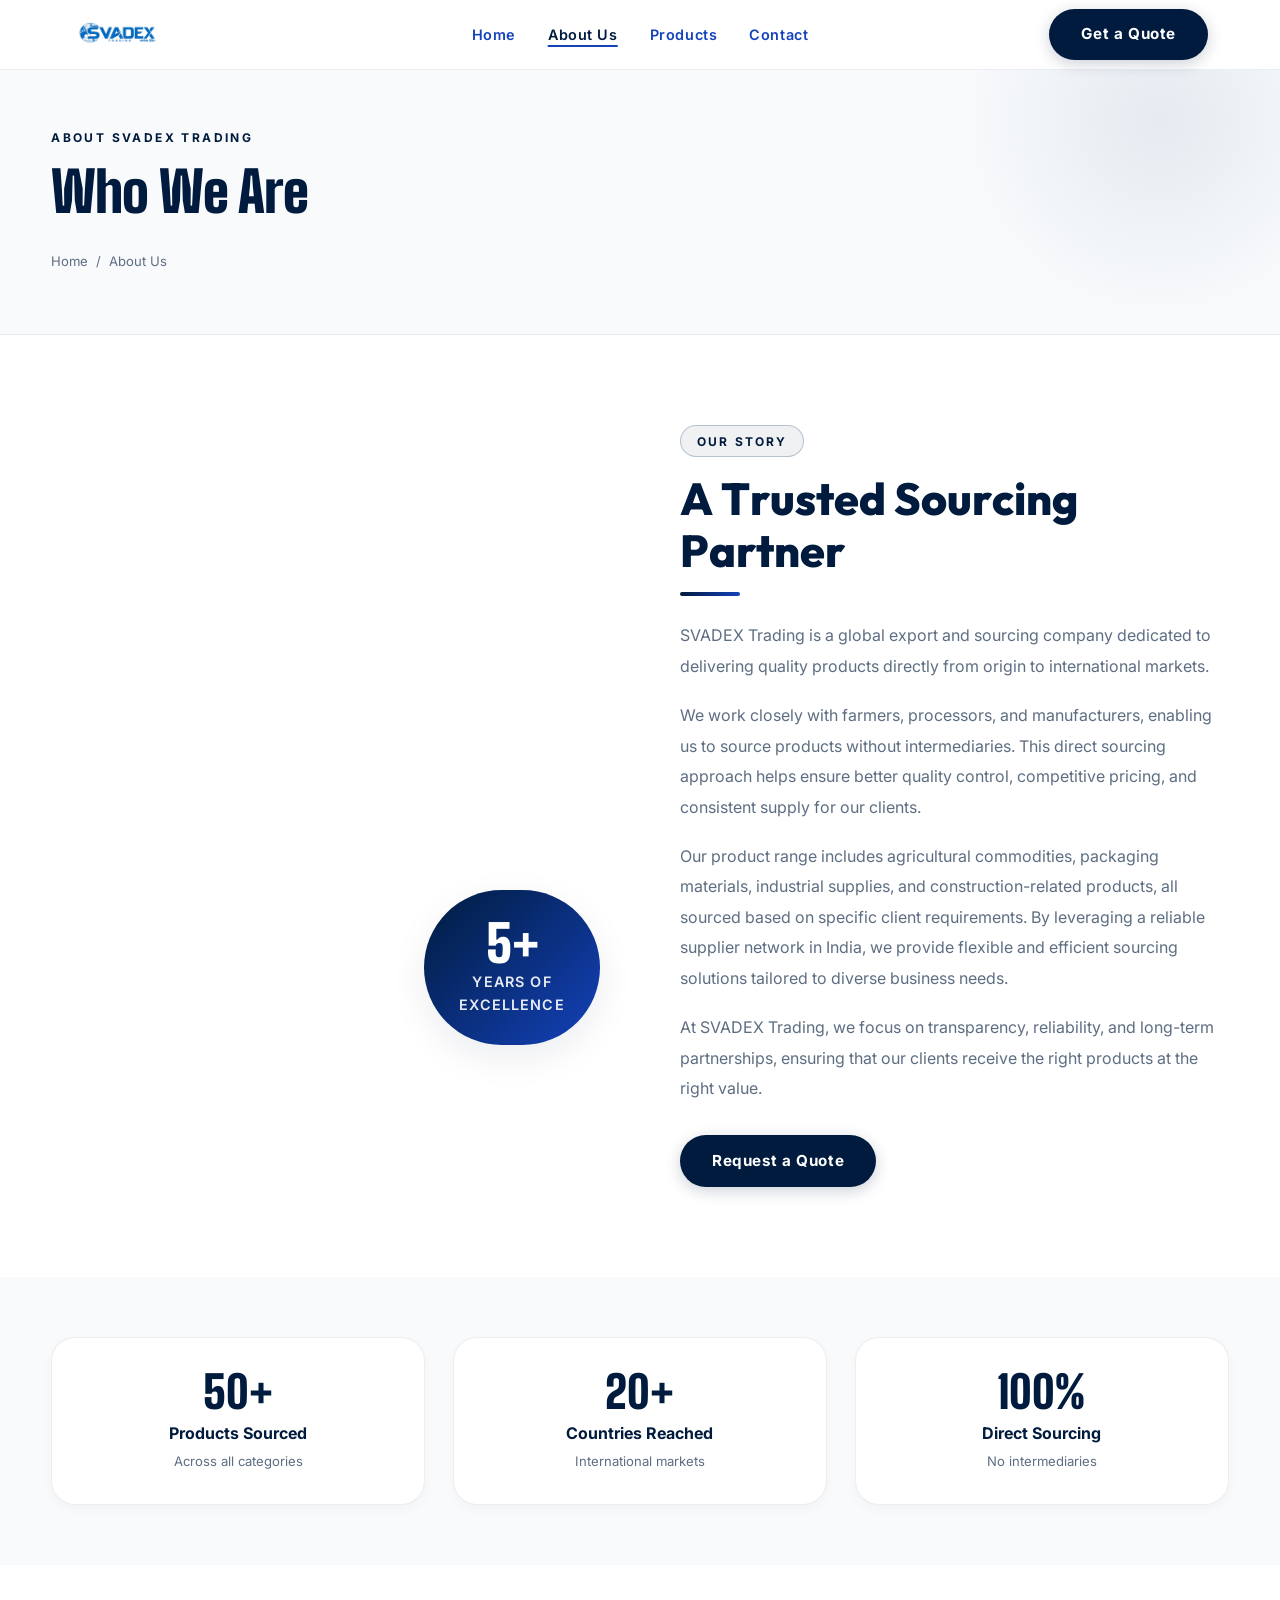
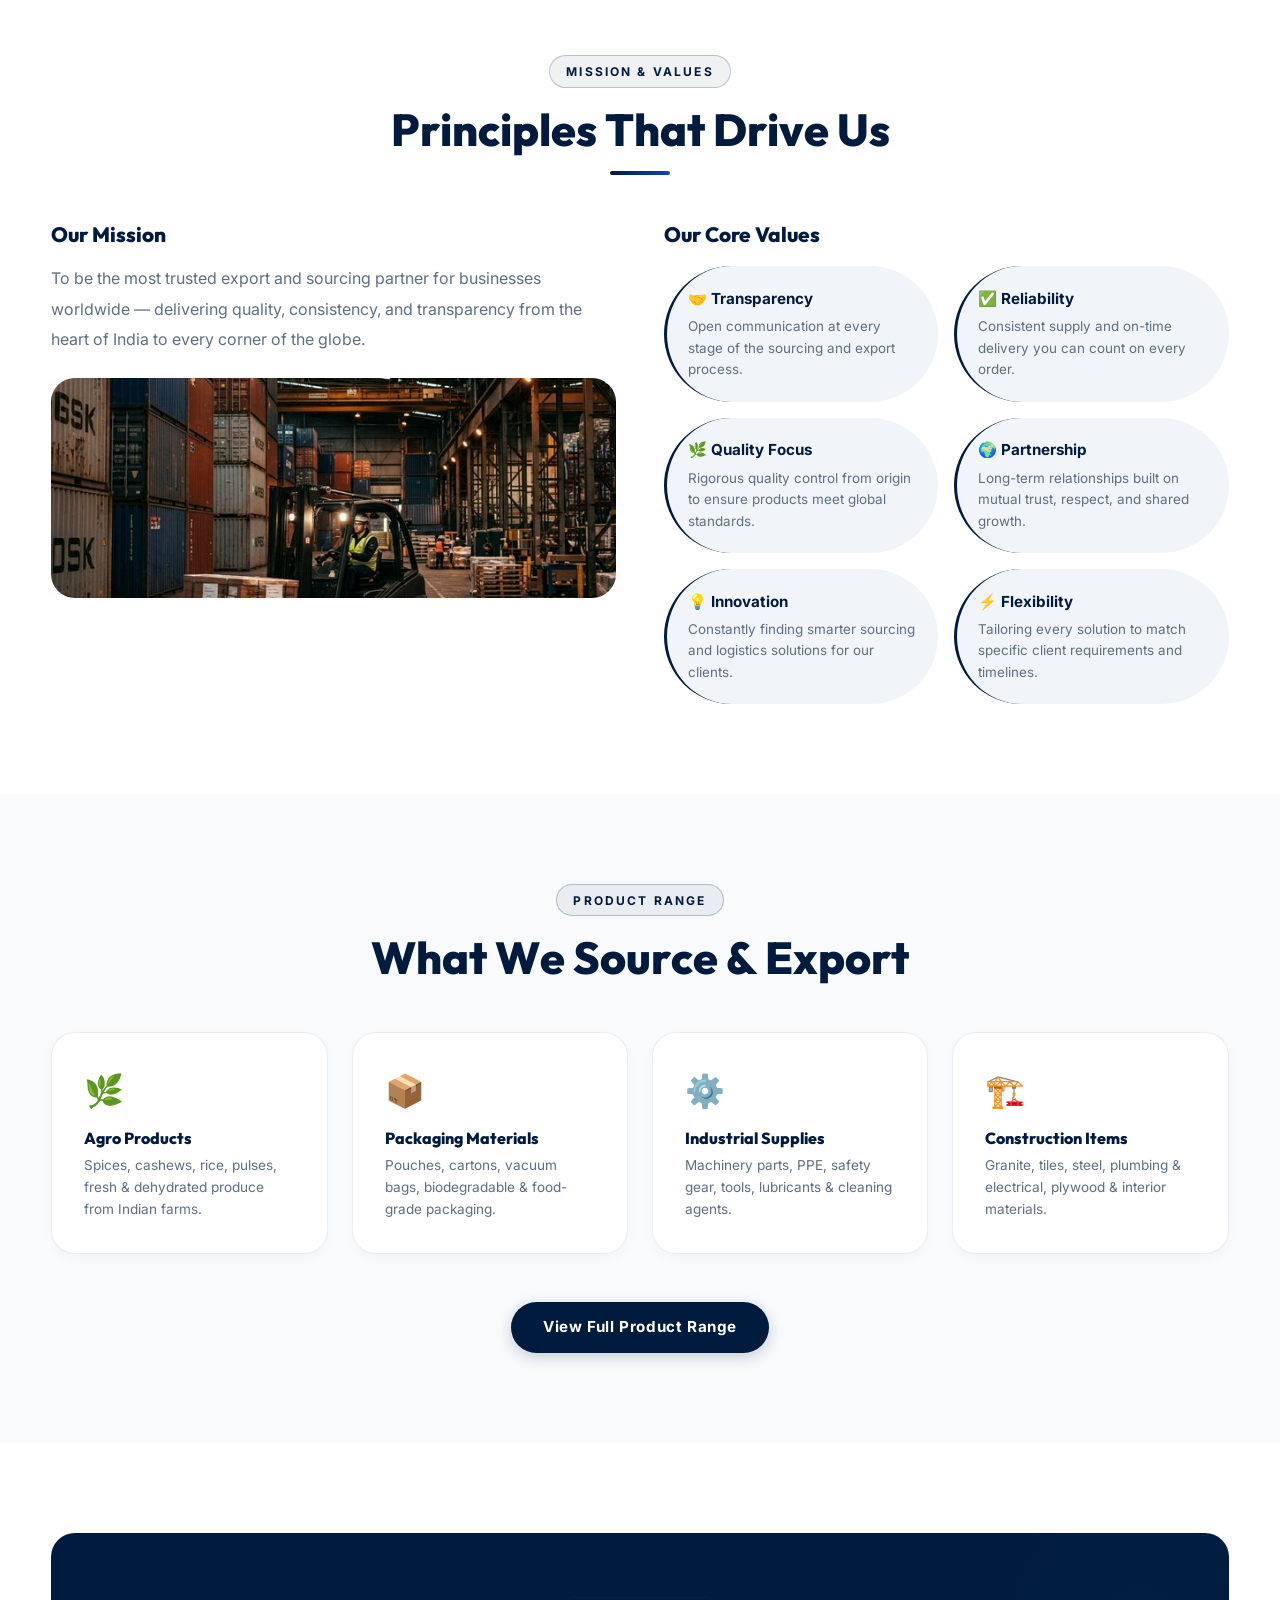
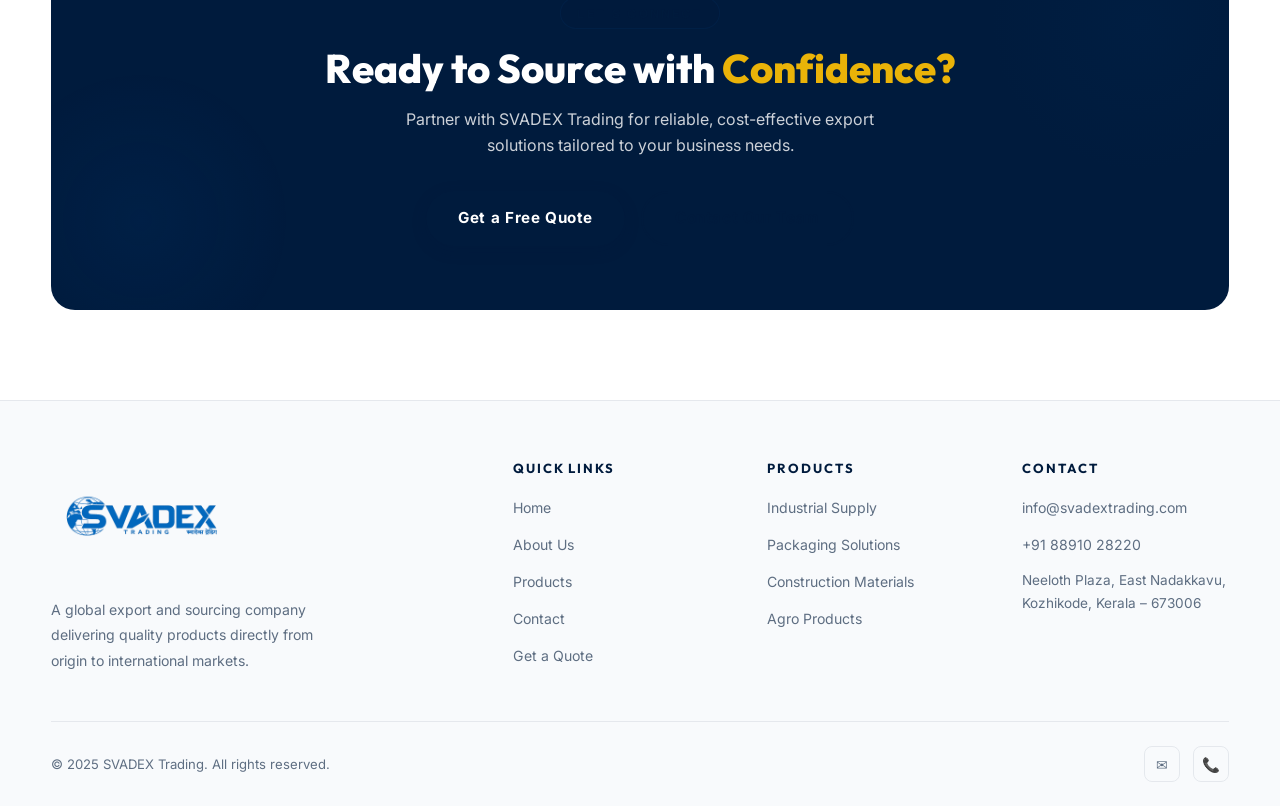
==== about.html @ db6628ea "first commit" ====
<!DOCTYPE html>
<html lang="en">
<head>
  <meta charset="UTF-8"/>
  <meta name="viewport" content="width=device-width, initial-scale=1.0"/>
  <title>About Us | SVADEX Trading – Global Export & Sourcing</title>
  <meta name="description" content="Learn about SVADEX Trading – our mission, values, and commitment to transparent, reliable global export and sourcing."/>
  <link rel="preconnect" href="https://fonts.googleapis.com"/>
  <link rel="preconnect" href="https://fonts.gstatic.com" crossorigin/>
  <link href="https://fonts.googleapis.com/css2?family=Inter:wght@300;400;500;600;700&family=Outfit:wght@700;800;900&family=Big+Shoulders+Display:wght@700;800;900&display=swap" rel="stylesheet"/>
  <link rel="stylesheet" href="style.css"/>
</head>
<body>

<!-- NAVBAR -->
<nav id="navbar" class="scrolled">
  <div class="container nav-inner">
    <a href="index.html" class="nav-logo">
      <img src="Svadex Trading logo with globe.png" alt="SVADEX Trading" class="nav-logo-img">
    </a>
    <ul class="nav-links" id="navLinks">
      <li><a href="index.html">Home</a></li>
      <li><a href="about.html" class="active">About Us</a></li>
      <li><a href="products.html">Products</a></li>
      <li><a href="contact.html">Contact</a></li>
    </ul>
    <a href="quote.html" class="btn btn-primary nav-cta">Get a Quote</a>
    <button class="hamburger" id="hamburger" aria-label="Toggle menu">
      <span></span><span></span><span></span>
    </button>
  </div>
</nav>

<!-- PAGE HEADER -->
<div class="page-header">
  <div class="container">
    <div class="page-header-eyebrow">About SVADEX Trading</div>
    <h1 class="page-header-title text-bright-blue">Who We Are</h1>
    <nav style="margin-top:1rem;" aria-label="Breadcrumb">
      <span style="font-size:0.82rem;color:var(--clr-text-muted);">
        <a href="index.html" style="color:var(--clr-text-muted);transition:color 0.3s;" onmouseover="this.style.color='var(--clr-accent)'" onmouseout="this.style.color='var(--clr-text-muted)'">Home</a>
        &nbsp;/&nbsp; About Us
      </span>
    </nav>
  </div>
</div>

<!-- ABOUT MAIN -->
<section class="section-pad">
  <div class="container">
    <div style="display:grid;grid-template-columns:1fr 1fr;gap:5rem;align-items:start;" class="about-main-grid">

      <!-- Left: Image -->
      <div class="anim-fade-up" style="position:relative;padding-bottom:2rem;">
        <div class="about-img">
          <video src="video.mp4" autoplay loop muted playsinline class="about-video"></video>
        </div>
        <div class="about-badge" style="position:absolute;bottom:0;right:0;">
          <div class="about-badge-num">5+</div>
          <div class="about-badge-text">Years of<br/>Excellence</div>
        </div>
      </div>

      <!-- Right: Text -->
      <div class="anim-fade-up anim-delay-2">
        <div class="section-label">Our Story</div>
        <h2 class="section-title">A Trusted <span class="text-accent">Sourcing Partner</span></h2>
        <div class="divider"></div>
        <p style="color:var(--clr-text-muted);line-height:1.9;margin-bottom:1.2rem;">SVADEX Trading is a global export and sourcing company dedicated to delivering quality products directly from origin to international markets.</p>
        <p style="color:var(--clr-text-muted);line-height:1.9;margin-bottom:1.2rem;">We work closely with farmers, processors, and manufacturers, enabling us to source products without intermediaries. This direct sourcing approach helps ensure better quality control, competitive pricing, and consistent supply for our clients.</p>
        <p style="color:var(--clr-text-muted);line-height:1.9;margin-bottom:1.2rem;">Our product range includes agricultural commodities, packaging materials, industrial supplies, and construction-related products, all sourced based on specific client requirements. By leveraging a reliable supplier network in India, we provide flexible and efficient sourcing solutions tailored to diverse business needs.</p>
        <p style="color:var(--clr-text-muted);line-height:1.9;margin-bottom:2rem;">At SVADEX Trading, we focus on transparency, reliability, and long-term partnerships, ensuring that our clients receive the right products at the right value.</p>
        <a href="quote.html" class="btn btn-primary">Request a Quote</a>
      </div>

    </div>
  </div>
</section>

<!-- STATS ROW -->
<section class="section-pad-sm bg-dark-2">
  <div class="container">
    <div class="grid-3 anim-fade-up">
      <div class="service-card text-center">
        <div style="font-family:var(--font-display);font-size:2.8rem;font-weight:900;color:var(--clr-heading);line-height:1;">50+</div>
        <div style="font-weight:700;color:var(--clr-heading);margin-top:0.4rem;">Products Sourced</div>
        <div style="font-size:0.82rem;color:var(--clr-text-muted);margin-top:0.3rem;">Across all categories</div>
      </div>
      <div class="service-card text-center">
        <div style="font-family:var(--font-display);font-size:2.8rem;font-weight:900;color:var(--clr-heading);line-height:1;">20+</div>
        <div style="font-weight:700;color:var(--clr-heading);margin-top:0.4rem;">Countries Reached</div>
        <div style="font-size:0.82rem;color:var(--clr-text-muted);margin-top:0.3rem;">International markets</div>
      </div>
      <div class="service-card text-center">
        <div style="font-family:var(--font-display);font-size:2.8rem;font-weight:900;color:var(--clr-heading);line-height:1;">100%</div>
        <div style="font-weight:700;color:var(--clr-heading);margin-top:0.4rem;">Direct Sourcing</div>
        <div style="font-size:0.82rem;color:var(--clr-text-muted);margin-top:0.3rem;">No intermediaries</div>
      </div>

    </div>
  </div>
</section>

<!-- MISSION & VALUES -->
<section class="section-pad">
  <div class="container">
    <div class="text-center anim-fade-up" style="margin-bottom:3rem;">
      <div class="section-label">Mission &amp; Values</div>
      <h2 class="section-title">Principles That <span class="text-accent">Drive Us</span></h2>
      <div class="divider divider-center"></div>
    </div>
    <div style="display:grid;grid-template-columns:1fr 1fr;gap:3rem;align-items:start;" class="about-mission-grid">
      <div class="anim-fade-up">
        <h3 style="font-size:1.3rem;color:var(--clr-heading);margin-bottom:1rem;">Our Mission</h3>
        <p style="color:var(--clr-text-muted);line-height:1.9;margin-bottom:1.5rem;">To be the most trusted export and sourcing partner for businesses worldwide — delivering quality, consistency, and transparency from the heart of India to every corner of the globe.</p>
        <img src="images/warehouse.png" alt="SVADEX Warehouse" style="border-radius:var(--radius-lg);width:100%;height:220px;object-fit:cover;margin-top:1rem;"/>
      </div>
      <div class="anim-fade-up anim-delay-2">
        <h3 style="font-size:1.3rem;color:var(--clr-heading);margin-bottom:1.2rem;">Our Core Values</h3>
        <div class="values-grid">
          <div class="value-item">
            <div class="value-title">🤝 Transparency</div>
            <div class="value-desc">Open communication at every stage of the sourcing and export process.</div>
          </div>
          <div class="value-item">
            <div class="value-title">✅ Reliability</div>
            <div class="value-desc">Consistent supply and on-time delivery you can count on every order.</div>
          </div>
          <div class="value-item">
            <div class="value-title">🌿 Quality Focus</div>
            <div class="value-desc">Rigorous quality control from origin to ensure products meet global standards.</div>
          </div>
          <div class="value-item">
            <div class="value-title">🌍 Partnership</div>
            <div class="value-desc">Long-term relationships built on mutual trust, respect, and shared growth.</div>
          </div>
          <div class="value-item">
            <div class="value-title">💡 Innovation</div>
            <div class="value-desc">Constantly finding smarter sourcing and logistics solutions for our clients.</div>
          </div>
          <div class="value-item">
            <div class="value-title">⚡ Flexibility</div>
            <div class="value-desc">Tailoring every solution to match specific client requirements and timelines.</div>
          </div>
        </div>
      </div>
    </div>
  </div>
</section>

<!-- WHAT WE SOURCE -->
<section class="section-pad bg-dark-2">
  <div class="container">
    <div class="text-center anim-fade-up" style="margin-bottom:3rem;">
      <div class="section-label">Product Range</div>
      <h2 class="section-title">What We <span class="text-accent">Source &amp; Export</span></h2>
    </div>
    <div class="grid-4 anim-fade-up">
      <div class="service-card">
        <div style="font-size:2rem;margin-bottom:0.8rem;">🌿</div>
        <h4 style="font-size:1rem;margin-bottom:0.5rem;">Agro Products</h4>
        <p style="font-size:0.85rem;color:var(--clr-text-muted);">Spices, cashews, rice, pulses, fresh &amp; dehydrated produce from Indian farms.</p>
      </div>
      <div class="service-card">
        <div style="font-size:2rem;margin-bottom:0.8rem;">📦</div>
        <h4 style="font-size:1rem;margin-bottom:0.5rem;">Packaging Materials</h4>
        <p style="font-size:0.85rem;color:var(--clr-text-muted);">Pouches, cartons, vacuum bags, biodegradable &amp; food-grade packaging.</p>
      </div>
      <div class="service-card">
        <div style="font-size:2rem;margin-bottom:0.8rem;">⚙️</div>
        <h4 style="font-size:1rem;margin-bottom:0.5rem;">Industrial Supplies</h4>
        <p style="font-size:0.85rem;color:var(--clr-text-muted);">Machinery parts, PPE, safety gear, tools, lubricants &amp; cleaning agents.</p>
      </div>
      <div class="service-card">
        <div style="font-size:2rem;margin-bottom:0.8rem;">🏗️</div>
        <h4 style="font-size:1rem;margin-bottom:0.5rem;">Construction Items</h4>
        <p style="font-size:0.85rem;color:var(--clr-text-muted);">Granite, tiles, steel, plumbing &amp; electrical, plywood &amp; interior materials.</p>
      </div>
    </div>
    <div class="text-center" style="margin-top:3rem;">
      <a href="products.html" class="btn btn-primary">View Full Product Range</a>
    </div>
  </div>
</section>

<!-- CTA -->
<section class="section-pad">
  <div class="container">
    <div class="cta-banner anim-fade-up">
      <div class="section-label">Let's Connect</div>
      <h2>Ready to Source with <span class="text-accent">Confidence?</span></h2>
      <p>Partner with SVADEX Trading for reliable, cost-effective export solutions tailored to your business needs.</p>
      <div style="display:flex;gap:1rem;justify-content:center;flex-wrap:wrap;">
        <a href="quote.html" class="btn btn-primary">Get a Free Quote</a>
        <a href="contact.html" class="btn btn-outline">Contact Our Team</a>
      </div>
    </div>
  </div>
</section>

<!-- FOOTER -->
<footer>
  <div class="container">
    <div class="footer-grid">
      <div class="footer-brand">
        <div class="nav-logo"><img src="Svadex Trading logo with globe.png" alt="SVADEX Trading" class="nav-logo-img" style="height:120px;"></div>
        <p>A global export and sourcing company delivering quality products directly from origin to international markets.</p>
      </div>
      <div class="footer-col"><h4>Quick Links</h4><ul class="footer-links"><li><a href="index.html">Home</a></li><li><a href="about.html">About Us</a></li><li><a href="products.html">Products</a></li><li><a href="contact.html">Contact</a></li><li><a href="quote.html">Get a Quote</a></li></ul></div>
      <div class="footer-col"><h4>Products</h4><ul class="footer-links"><li><a href="products.html#industrial">Industrial Supply</a></li><li><a href="products.html#packaging">Packaging Solutions</a></li><li><a href="products.html#construction">Construction Materials</a></li><li><a href="products.html#agro">Agro Products</a></li></ul></div>
      <div class="footer-col"><h4>Contact</h4><ul class="footer-links"><li><a href="mailto:info@svadextrading.com">info@svadextrading.com</a></li><li><a href="tel:+918891028220">+91 88910 28220</a></li><li style="color:var(--clr-text-muted);font-size:0.85rem;line-height:1.7;">Neeloth Plaza, East Nadakkavu,<br/>Kozhikode, Kerala – 673006</li></ul></div>
    </div>
    <div class="footer-bottom">
      <span>&copy; 2025 SVADEX Trading. All rights reserved.</span>
      <div class="footer-social"><a href="mailto:info@svadextrading.com" class="social-link">✉</a><a href="tel:+918891028220" class="social-link">📞</a></div>
    </div>
  </div>
</footer>

<script>
  const navbar = document.getElementById('navbar');
  window.addEventListener('scroll', () => { navbar.classList.toggle('scrolled', window.scrollY > 40); });
  const hamburger = document.getElementById('hamburger');
  const navLinks = document.getElementById('navLinks');
  hamburger.addEventListener('click', () => { navLinks.classList.toggle('open'); });
  const observer = new IntersectionObserver(entries => {
    entries.forEach(e => { if(e.isIntersecting){ e.target.classList.add('visible'); observer.unobserve(e.target); }});
  }, { threshold: 0.1 });
  document.querySelectorAll('.anim-fade-up').forEach(el => observer.observe(el));

  // ─── Global Heading Letter Animation ───
  function splitLetters(el) {
    [...el.childNodes].forEach(node => {
      if (node.nodeType === 3) {
        const frag = document.createDocumentFragment();
        const words = node.textContent.split(' ');
        words.forEach((word, i) => {
          const wordSpan = document.createElement('span');
          wordSpan.style.display = 'inline-block';
          wordSpan.style.whiteSpace = 'nowrap';
          [...word].forEach(char => {
            const s = document.createElement('span');
            s.textContent = char;
            s.className = 'char';
            wordSpan.appendChild(s);
          });
          frag.appendChild(wordSpan);
          if (i < words.length - 1) {
            frag.appendChild(document.createTextNode(' '));
          }
        });
        el.replaceChild(frag, node);
      } else if (node.nodeType === 1 && !node.classList.contains('no-split')) {
        splitLetters(node);
      }
    });
  }

  const headingObserver = new IntersectionObserver((entries) => {
    entries.forEach(entry => {
      if (entry.isIntersecting) {
        entry.target.querySelectorAll('.char').forEach((c, i) => {
          c.style.animationDelay = (i * 0.03) + 's';
          c.classList.add('animate');
        });
        headingObserver.unobserve(entry.target);
      }
    });
  }, { threshold: 0.1 });

  document.querySelectorAll('h1, h2, .section-title').forEach(h => {
    splitLetters(h);
    headingObserver.observe(h);
  });
</script>
</body>
</html>
---- style.css ----
/* ============================================
   SVADEX TRADING – Global Stylesheet
   Industrial Dark Theme
   ============================================ */

@import url('https://fonts.googleapis.com/css2?family=Inter:wght@300;400;500;600;700&family=Outfit:wght@700;800;900&family=Big+Shoulders+Display:wght@700;800;900&display=swap');

/* ─── CSS Variables ─── */
:root {
  --clr-dark:      #ffffff; /* Clean White BG */
  --clr-dark-2:    #f8fafc; /* Very Light Tint */
  --clr-dark-3:    #f1f5f9; /* Light Slate BG */
  --clr-dark-4:    #e2e8f0; /* Muted Tints */
  --clr-accent:    #001B3D; /* Deep Anas Navy */
  --clr-accent-2:  #1442bb; /* Bright Anas Blue */
  --clr-accent-3:  #EAB308; /* Warm Gold Highlight (removed blue/lavender) */
  --clr-accent-l:  rgba(0, 27, 61, 0.06);
  --clr-text:      #1e293b; /* Dark Slate Text */
  --clr-text-muted:#5e6e82; /* Muted Slate */
  --clr-white:     #ffffff; /* Literal White */
  --clr-heading:   #001B3D; /* Heading Color */
  --clr-border:    rgba(0, 27, 61, 0.08);
  --shadow-card:   0 12px 36px rgba(0, 27, 61, 0.08); /* Soft elevated shadow */
  --radius:        9999px; /* Pill/Full rounding */
  --radius-lg:     24px;   /* Sophisticated card rounding */
  --transition:    0.35s cubic-bezier(0.4,0,0.2,1);
  --nav-h:         68px;
  --font-body:     'Inter', sans-serif;
  --font-display:  'Big Shoulders Display', sans-serif;
  --font-heading:  'Outfit', sans-serif;
}

/* ─── Reset ─── */
*, *::before, *::after { box-sizing: border-box; margin: 0; padding: 0; }
html { scroll-behavior: smooth; font-size: 16px; }
body {
  background: var(--clr-dark);
  color: var(--clr-text);
  font-family: var(--font-body);
  overflow-x: hidden;
  line-height: 1.6;
}
img { display: block; max-width: 100%; }
a { text-decoration: none; color: inherit; }
ul { list-style: none; }
button { cursor: pointer; border: none; background: none; font-family: inherit; }

/* ─── Scrollbar ─── */
::-webkit-scrollbar { width: 6px; }
::-webkit-scrollbar-track { background: var(--clr-dark-2); }
::-webkit-scrollbar-thumb { background: var(--clr-accent); border-radius: 3px; }

/* ─── Typography ─── */
h1,h2,h3,h4,h5 { font-family: var(--font-heading); font-weight: 800; line-height: 1.15; color: var(--clr-heading); }
.display-font { font-family: var(--font-display); }
.section-label {
  display: inline-block;
  font-size: 0.75rem;
  font-weight: 700;
  letter-spacing: 0.18em;
  text-transform: uppercase;
  color: var(--clr-accent);
  background: var(--clr-accent-l);
  padding: 0.35rem 1rem;
  border-radius: 50px;
  margin-bottom: 1rem;
  border: 1px solid rgba(0, 51, 102, 0.25);
}
h1 { font-size: clamp(2.2rem, 6vw, 4.2rem); margin-bottom: 1.5rem; letter-spacing: -0.02em; }
.section-title { font-size: clamp(1.9rem, 4vw, 2.8rem); margin-bottom: 1rem; }
h2 { font-size: clamp(1.8rem, 5vw, 2.8rem); margin-bottom: 1.2rem; }
.section-sub { font-size: 1.05rem; color: var(--clr-text-muted); max-width: 600px; line-height: 1.75; }

/* ─── Layout Helpers ─── */
.container { width: 92%; max-width: 1200px; margin: 0 auto; }
.section-pad { padding: 90px 0; }
.section-pad-sm { padding: 60px 0; }
.flex-center { display: flex; align-items: center; justify-content: center; }
.flex-between { display: flex; align-items: center; justify-content: space-between; }
.grid-3 { display: grid; grid-template-columns: repeat(3, 1fr); gap: 28px; }
.grid-2 { display: grid; grid-template-columns: repeat(2, 1fr); gap: 28px; }
.grid-4 { display: grid; grid-template-columns: repeat(4, 1fr); gap: 24px; }
.text-center { text-align: center; }
.text-accent { color: var(--clr-accent); }
.text-bright-blue { color: var(--clr-accent); }

/* ─── Divider ─── */
.divider { width: 60px; height: 4px; background: linear-gradient(90deg, var(--clr-accent), var(--clr-accent-2)); border-radius: 2px; margin: 1rem 0 1.5rem; }
.divider-center { margin: 1rem auto 1.5rem; }

/* ─── Buttons ─── */
.btn {
  display: inline-flex;
  align-items: center;
  gap: 0.5rem;
  padding: 0.85rem 2rem;
  border-radius: var(--radius);
  font-weight: 700;
  font-size: 0.95rem;
  letter-spacing: 0.04em;
  transition: var(--transition);
  position: relative;
  overflow: hidden;
}
.btn::after {
  content: '';
  position: absolute;
  inset: 0;
  background: rgba(255,255,255,0.08);
  opacity: 0;
  transition: var(--transition);
}
.btn:hover::after { opacity: 1; }
.btn-primary {
  background: var(--clr-accent);
  color: #fff;
  box-shadow: 0 4px 15px rgba(0, 27, 61, 0.2);
}
.btn-primary:hover { transform: translateY(-2px) scale(1.04); background: var(--clr-accent-2); box-shadow: 0 8px 24px rgba(20, 66, 187, 0.3); }
.btn-outline {
  border: 2px solid var(--clr-accent);
  color: var(--clr-accent);
}
.btn-outline:hover { background: var(--clr-accent); color: #fff; transform: translateY(-2px) scale(1.04); }
.btn-ghost {
  border: 1px solid var(--clr-border);
  color: var(--clr-text);
  background: var(--clr-dark-2);
}
.btn-ghost:hover { border-color: var(--clr-accent); color: var(--clr-accent); transform: translateY(-2px); }

/* ─── Navbar ─── */
#navbar {
  position: fixed;
  top: 0; left: 0; right: 0;
  height: 70px;
  z-index: 1000;
  transition: all var(--transition);
  width: 100%;
  display: flex;
  align-items: center;
  background: #ffffff;
  border-bottom: 1px solid var(--clr-border);
  backdrop-filter: blur(10px);
}
#navbar.scrolled {
  background: rgba(255,255,255,0.98);
  backdrop-filter: blur(16px);
  box-shadow: 0 15px 45px rgba(0,0,0,0.12);
  border: 1px solid var(--clr-border);
}
.nav-inner { display: flex; align-items: center; justify-content: space-between; height: 100%; width: 100%; padding: 0 2rem; }
.nav-logo { display: flex; align-items: center; gap: 10px; }
.nav-logo-img { height: 60px; width: auto; object-fit: contain; transition: var(--transition); mix-blend-mode: multiply; }
#navbar.scrolled .nav-logo-img { height: 50px; }
.product-cat-header { display: flex; align-items: center; gap: 1.5rem; }
@media (max-width: 768px) {
  .product-cat-header { flex-direction: column; text-align: center; }
  .product-cat-header img { display: none; }
  .product-cat-icon { margin: 0 auto; }
}
.nav-links { display: flex; align-items: center; gap: 2rem; position: absolute; left: 50%; transform: translateX(-50%); }
.nav-links a {
  font-size: 0.9rem;
  font-weight: 600;
  color: var(--clr-accent-2);
  letter-spacing: 0.04em;
  position: relative;
  transition: color var(--transition);
}
.nav-links a::after {
  content: '';
  position: absolute;
  bottom: -4px; left: 0;
  width: 0; height: 2px;
  background: var(--clr-accent);
  transition: width var(--transition);
}
.nav-links a:hover, .nav-links a.active { color: var(--clr-accent); }
.nav-links a:hover::after, .nav-links a.active::after { width: 100%; background: var(--clr-accent-2); }
.nav-cta { margin-left: 0.5rem; }
.hamburger { display: none; flex-direction: column; gap: 4px; padding: 10px; cursor: pointer; z-index: 1001; }
.hamburger span { display: block; width: 22px; height: 2px; background: var(--clr-accent); border-radius: 2px; transition: var(--transition); }

/* ─── Mobile Nav ─── */
@media (max-width: 960px) {
  .hamburger { display: flex; }
  .nav-links, .nav-cta { display: none; }
  .nav-links.open {
    display: flex !important;
    position: fixed;
    top: calc(var(--nav-h) + 1.5rem); left: 2.5%; right: 2.5%; width: 95%;
    background: rgba(255,255,255,0.98);
    backdrop-filter: blur(20px);
    padding: 2rem;
    gap: 1.5rem;
    border-radius: 20px;
    border: 1px solid var(--clr-border);
    box-shadow: 0 10px 40px rgba(0,0,0,0.1);
    flex-direction: column;
    align-items: center;
    left: 2.5%; transform: none; /* Reset desktop centering */
  }
}

/* ─── Hero ─── */
.hero {
  position: relative;
  min-height: 100vh;
  display: flex;
  align-items: center;
  overflow: hidden;
}
.hero-slider {
  position: absolute;
  inset: 0;
  z-index: 1;
  overflow: hidden;
}
.hero-slide {
  position: absolute;
  inset: 0;
  background-size: cover;
  background-position: center;
  opacity: 0;
  transition: opacity 1.5s ease-in-out;
  transform: scale(1.1);
  filter: brightness(0.75); /* Darken images slightly */
}
.hero-slide.active { opacity: 1; transform: scale(1); transition: opacity 1.5s ease-in-out, transform 10s ease-out; }
.hero-overlay {
  position: absolute;
  inset: 0;
  z-index: 2;
  background: linear-gradient(to bottom, rgba(0,0,0,0.6) 0%, rgba(0,0,0,0.3) 60%, rgba(0,0,0,0.1) 100%);
}
.hero-content { 
  position: relative; 
  z-index: 2; 
  padding-top: var(--nav-h); 
  display: grid;
  grid-template-columns: 1.1fr 1fr;
  align-items: center;
  gap: 4rem;
}
.hero-text { flex: 1; }
.hero-cards-wrap {
  display: flex;
  gap: 1.2rem;
  align-items: flex-end;
  justify-content: flex-end;
  margin-top: 25rem; /* Moves the cards lower down the page */
}
.hero-vertical-card {
  width: 125px;
  height: 250px;
  flex-shrink: 0;
  border-radius: 20px;
  overflow: hidden;
  border: 2px solid rgba(255,255,255,0.15);
  transition: var(--transition);
  position: relative;
  box-shadow: 0 20px 40px rgba(0,0,0,0.3);
}
.hero-vertical-card:hover { transform: translateY(-10px) scale(1.05); border-color: var(--clr-accent-3); }
.hero-vertical-card img { width: 100%; height: 100%; object-fit: cover; }
.hero-vertical-card-label {
  position: absolute;
  bottom: 0;
  left: 0;
  right: 0;
  padding: 1.5rem 1rem;
  background: linear-gradient(to top, rgba(0,0,0,0.8), transparent);
  font-size: 0.72rem;
  font-weight: 800;
  color: #fff;
  text-transform: uppercase;
  letter-spacing: 0.08em;
  text-shadow: 0 2px 4px rgba(0,0,0,0.5);
  text-align: center;
}
.hero-eyebrow {
  display: inline-flex;
  align-items: center;
  gap: 8px;
  font-size: 0.8rem;
  font-weight: 700;
  letter-spacing: 0.2em;
  text-transform: uppercase;
  color: var(--clr-accent);
  margin-bottom: 1.5rem;
}
.hero-eyebrow-line { width: 32px; height: 2px; background: var(--clr-accent); }
.hero-title {
  font-family: 'Big Shoulders Display', sans-serif;
  font-size: clamp(1.8rem, 4.8vw, 3.2rem);
  font-weight: 800;
  line-height: 0.75;
  color: var(--clr-white);
  margin-bottom: 1.2rem;
  margin-left: -3.5rem; /* Moves the title further left */
  text-transform: uppercase;
  letter-spacing: 0.02em;
  text-shadow: 0 5px 15px rgba(0,0,0,0.2);
  word-break: break-word;
}
.hero-title span { white-space: nowrap; }
.hero-title .accent-line {
  display: block;
  color: #ffffff;
  -webkit-text-fill-color: #ffffff;
  margin-top: -0.12em; /* Additional distance removal */
  margin-left: 8.5rem; /* Moves 'Global Supply' line further right */
}
.char {
  display: inline-block;
  opacity: 0;
  transform: translateY(15px);
  animation: charReveal 0.4s forwards;
  will-change: transform, opacity;
  animation-play-state: paused; /* Will be started by IntersectionObserver */
}
.char.animate {
  animation-play-state: running;
}
@keyframes charReveal {
  to { opacity: 1; transform: translateY(0); }
}
.hero-sub {
  font-size: 1.1rem;
  color: rgba(255,255,255,0.72);
  max-width: 520px;
  margin-bottom: 2.5rem;
  line-height: 1.8;
}
.hero-actions { display: flex; gap: 1rem; flex-wrap: wrap; }
.hero-stats {
  display: flex;
  gap: 2.5rem;
  margin-top: 4rem;
  padding-top: 2rem;
  border-top: 1px solid var(--clr-border);
  flex-wrap: wrap;
}
.hero-stat-num {
  font-family: var(--font-display);
  font-size: 2.2rem;
  font-weight: 900;
  color: var(--clr-accent);
  line-height: 1;
}
.hero-stat-label { font-size: 0.8rem; color: rgba(255,255,255,0.55); text-transform: uppercase; letter-spacing: 0.1em; margin-top: 4px; }
.hero-scroll-indicator {
  position: absolute;
  bottom: 2rem;
  left: 50%;
  transform: translateX(-50%);
  display: flex;
  flex-direction: column;
  align-items: center;
  gap: 8px;
  color: rgba(255,255,255,0.4);
  font-size: 0.75rem;
  letter-spacing: 0.12em;
  text-transform: uppercase;
  animation: bounce 2s infinite;
}
.scroll-line { width: 1px; height: 48px; background: linear-gradient(to bottom, transparent, var(--clr-accent)); }
@media (max-width: 1000px) {
  #navbar { height: 64px; }
  .nav-inner { padding: 0 1.2rem; }
  .hero-content { grid-template-columns: 1fr; text-align: center; padding-top: 80px; }
  .hero-title { margin-left: 0 !important; margin-right: 0 !important; font-size: 2.22rem; line-height: 0.9; }
  .hero-title .accent-line { margin-left: 0 !important; margin-top: 0.2rem; }
  .hero-actions { justify-content: center; gap: 0.8rem; }
  .hero-actions .btn { width: 100%; max-width: 280px; justify-content: center; }
  .hero-stats { justify-content: center; margin-top: 2rem; gap: 2rem; }
  .hero-cards-wrap { justify-content: center; margin-top: 3rem; flex-wrap: wrap; gap: 0.8rem; }
  .hero-vertical-card { width: 45%; height: 160px; }
  .nav-logo-img { height: 50px; }
}
@keyframes bounce { 0%,100% { transform: translateX(-50%) translateY(0); } 50% { transform: translateX(-50%) translateY(8px); } }

/* ─── Cards ─── */
.card {
  background: var(--clr-white);
  border: 1px solid var(--clr-border);
  border-radius: var(--radius-lg);
  overflow: hidden;
  transition: var(--transition);
  position: relative;
  box-shadow: 0 4px 12px rgba(0,0,0,0.03);
}
.card:hover { transform: translateY(-6px); box-shadow: var(--shadow-card); border-color: rgba(0, 51, 102, 0.3); }
.card-icon-wrap {
  width: 60px; height: 60px;
  border-radius: 14px;
  background: var(--clr-accent-l);
  border: 1px solid rgba(0, 51, 102, 0.25);
  display: flex;
  align-items: center;
  justify-content: center;
  margin-bottom: 1.2rem;
  transition: var(--transition);
  flex-shrink: 0;
}
.card:hover .card-icon-wrap { background: var(--clr-accent); }
.card-icon-wrap svg,.card-icon-wrap .icon { color: var(--clr-accent); font-size: 1.4rem; transition: var(--transition); }
.card:hover .card-icon-wrap svg,.card:hover .card-icon-wrap .icon { color: var(--clr-white); }
.card-body { padding: 2rem; }
.card-img { width: 100%; height: 200px; object-fit: cover; }
.card-title { font-size: 1.15rem; font-weight: 700; margin-bottom: 0.6rem; color: var(--clr-heading); }
.card-desc { font-size: 0.9rem; color: var(--clr-text-muted); line-height: 1.7; }

/* ─── Service Card ─── */
.service-card { padding: 2rem; background: var(--clr-white); border-radius: var(--radius-lg); border: 1px solid var(--clr-border); transition: var(--transition); box-shadow: 0 4px 12px rgba(0,0,0,0.03); }
.service-card:hover { border-color: var(--clr-accent); transform: translateY(-5px); box-shadow: 0 8px 32px rgba(0, 51, 102, 0.12); }

/* ─── Feature Strip ─── */
.feature-strip {
  display: flex;
  gap: 0;
  background: var(--clr-white);
  border-radius: var(--radius-lg);
  overflow: hidden;
  border: 1px solid var(--clr-border);
  box-shadow: var(--shadow-card);
}
.feature-item {
  flex: 1;
  padding: 1.8rem;
  text-align: center;
  border-right: 1px solid var(--clr-border);
  transition: var(--transition);
}
.feature-item:last-child { border-right: none; }
.feature-item:hover { background: var(--clr-accent-l); }
.feature-item-icon { font-size: 1.8rem; margin-bottom: 0.6rem; }
.feature-item-title { font-size: 0.88rem; font-weight: 700; color: var(--clr-heading); letter-spacing: 0.05em; }

/* ─── Why Choose Us ─── */
.why-item { display: flex; gap: 1.2rem; padding: 1.5rem; border-radius: var(--radius-lg); background: var(--clr-white); border: 1px solid var(--clr-border); transition: var(--transition); box-shadow: 0 4px 12px rgba(0,0,0,0.03); }
.why-item:hover { border-color: rgba(0, 51, 102, 0.3); transform: translateX(4px); }
.why-num { font-family: var(--font-display); font-size: 2.5rem; font-weight: 900; color: var(--clr-accent-l); line-height: 1; min-width: 44px; }
.why-item:hover .why-num { color: var(--clr-accent); }
.why-title { font-size: 1rem; font-weight: 700; color: var(--clr-heading); margin-bottom: 0.4rem; }
.why-desc { font-size: 0.88rem; color: var(--clr-text-muted); line-height: 1.65; }

/* ─── CTA Banner ─── */
.cta-banner {
  background: var(--clr-accent);
  color: #fff;
  border-radius: var(--radius-lg);
  padding: 4rem;
  text-align: center;
  position: relative;
  overflow: hidden;
}
.cta-banner::before {
  content: '';
  position: absolute;
  top: -60px; right: -60px;
  width: 300px; height: 300px;
  background: radial-gradient(circle, rgba(0, 51, 102, 0.12), transparent 70%);
  border-radius: 50%;
  pointer-events: none;
}
.cta-banner::after {
  content: '';
  position: absolute;
  bottom: -60px; left: -60px;
  width: 300px; height: 300px;
  background: radial-gradient(circle, rgba(0, 89, 179, 0.08), transparent 70%);
  border-radius: 50%;
  pointer-events: none;
}
.cta-banner h2 { font-size: clamp(1.6rem, 3.5vw, 2.5rem); margin-bottom: 1rem; color: #fff; }
.cta-banner .text-accent { color: var(--clr-accent-3); }
.cta-banner p { color: rgba(255,255,255,0.8); max-width: 500px; margin: 0 auto 2rem; }

/* ─── Products Page ─── */
.product-cat-tabs { display: flex; gap: 1rem; flex-wrap: wrap; margin-bottom: 3rem; }
.tab-btn {
  padding: 0.65rem 1.4rem;
  border-radius: 50px;
  border: 1px solid var(--clr-border);
  background: var(--clr-dark-2);
  color: var(--clr-text-muted);
  font-weight: 600;
  font-size: 0.88rem;
  transition: var(--transition);
  cursor: pointer;
}
.tab-btn:hover, .tab-btn.active { background: var(--clr-accent); border-color: var(--clr-accent); color: #fff; }

.product-category-box {
  background: var(--clr-dark-2);
  border-radius: var(--radius-lg);
  border: 1px solid var(--clr-border);
  overflow: hidden;
  margin-bottom: 0;
}
.product-cat-header-content {
  display: flex;
  align-items: flex-start;
  gap: 1.5rem;
  padding: 2.5rem 2.5rem 1rem;
}
.product-cat-icon {
  width: 70px; height: 70px;
  background: var(--clr-accent-l);
  border: 1px solid rgba(0, 51, 102, 0.3);
  border-radius: var(--radius);
  display: flex; align-items: center; justify-content: center;
  font-size: 1.8rem;
  flex-shrink: 0;
}
.product-cat-intro { font-size: 0.9rem; color: var(--clr-text-muted); margin-top: 0.3rem; }
/* ─── Premium Product Grid ─── */
.product-items-grid {
  display: grid;
  grid-template-columns: repeat(auto-fill, minmax(220px, 1fr));
  gap: 14px;
  padding: 0;
}
.product-card {
  background: linear-gradient(135deg, #001B3D 0%, #003366 100%);
  border: 1px solid rgba(255,255,255,0.1);
  padding: 1.1rem 1.4rem;
  border-radius: 16px;
  display: flex;
  align-items: center;
  gap: 12px;
  transition: var(--transition);
  box-shadow: 0 4px 12px rgba(0,0,0,0.15);
}
.product-card:hover {
  border-color: var(--clr-accent-2);
  transform: translateY(-4px) scale(1.02);
  box-shadow: 0 15px 35px rgba(0, 27, 61, 0.4);
  background: linear-gradient(135deg, #001B3D 0%, #1442bb 100%);
}
.product-card-name {
  font-size: 0.92rem;
  font-weight: 600;
  color: var(--clr-white);
  line-height: 1.3;
  letter-spacing: 0.02em;
}


.sub-cat-group { 
  margin-bottom: 2.5rem; 
}
.sub-cat-group-title { 
  font-size: 0.85rem; 
  font-weight: 800; 
  letter-spacing: 0.05em; 
  text-transform: uppercase; 
  color: var(--clr-heading); 
  margin-bottom: 1.2rem; 
  display: flex; 
  align-items: center; 
  gap: 12px; 
}
.sub-cat-group-title::after { content: ''; flex: 1; height: 1px; background: linear-gradient(90deg, var(--clr-border), transparent); }


/* ─── Contact Page ─── */
.contact-info-card {
  display: flex;
  align-items: flex-start;
  gap: 1.2rem;
  padding: 1.8rem;
  background: linear-gradient(135deg, #001B3D 0%, #003366 100%);
  border: 1px solid rgba(255,255,255,0.1);
  border-radius: 20px;
  transition: var(--transition);
  box-shadow: 0 10px 25px rgba(0,0,0,0.1);
}
.contact-info-card:hover { border-color: var(--clr-accent-2); transform: translateY(-5px); box-shadow: 0 15px 35px rgba(0, 27, 61, 0.3); }
.contact-info-icon {
  width: 50px; height: 50px;
  background: rgba(255,255,255,0.1);
  border: 1px solid rgba(255,255,255,0.2);
  border-radius: 12px;
  display: flex; align-items: center; justify-content: center;
  font-size: 1.3rem;
  flex-shrink: 0;
  color: #fff;
}
.contact-info-label { font-size: 0.78rem; text-transform: uppercase; letter-spacing: 0.12em; color: rgba(255,255,255,0.6); font-weight: 700; margin-bottom: 0.5rem; }
.contact-info-val { font-size: 1rem; color: #ffffff; font-weight: 500; }
.contact-info-val a { color: #ffffff !important; }


/* ─── Form ─── */
.form-group { margin-bottom: 1.4rem; }
.form-label { display: block; font-size: 0.82rem; font-weight: 600; color: var(--clr-text-muted); letter-spacing: 0.06em; text-transform: uppercase; margin-bottom: 0.5rem; }
.form-control {
  width: 100%;
  padding: 0.85rem 1.1rem;
  background: var(--clr-dark-3);
  border: 1px solid var(--clr-border);
  border-radius: var(--radius);
  color: var(--clr-white);
  font-family: var(--font-body);
  font-size: 0.95rem;
  transition: var(--transition);
  outline: none;
}
.form-control::placeholder { color: rgba(255,255,255,0.3); }
.form-control:focus { border-color: var(--clr-accent); background: var(--clr-dark-4); box-shadow: 0 0 0 3px rgba(0, 51, 102, 0.12); }
textarea.form-control { resize: vertical; min-height: 130px; }
select.form-control { appearance: none; cursor: pointer; }

/* ─── Map Frame ─── */
.map-wrap { border-radius: var(--radius-lg); overflow: hidden; border: 1px solid var(--clr-border); }
.map-wrap iframe { width: 100%; height: 360px; border: none; filter: invert(90%) hue-rotate(180deg); }

/* ─── Page Header (inner pages) ─── */
.page-header {
  padding: calc(var(--nav-h) + 60px) 0 60px;
  background: var(--clr-dark-2);
  border-bottom: 1px solid var(--clr-border);
  position: relative;
  overflow: hidden;
}
.page-header::before {
  content: '';
  position: absolute;
  top: -80px; right: -80px;
  width: 400px; height: 400px;
  background: radial-gradient(circle, rgba(0, 51, 102, 0.08) 0%, transparent 70%);
  pointer-events: none;
}
.page-header-eyebrow { font-size: 0.75rem; font-weight: 700; letter-spacing: 0.2em; text-transform: uppercase; color: var(--clr-accent); margin-bottom: 0.8rem; }
.page-header-title { font-family: var(--font-display); font-size: clamp(2.2rem,5vw,3.5rem); font-weight: 900; color: var(--clr-accent); }

/* ─── Footer ─── */
footer {
  background: var(--clr-dark-2);
  border-top: 1px solid var(--clr-border);
  padding: 60px 0 0;
  color: var(--clr-text-muted);
}
.footer-grid { display: grid; grid-template-columns: 2fr 1fr 1fr 1fr; gap: 3rem; padding-bottom: 3rem; }
.footer-brand p { font-size: 0.88rem; line-height: 1.8; margin-top: 1rem; max-width: 280px; }
.footer-col h4 { font-size: 0.82rem; font-weight: 700; letter-spacing: 0.15em; text-transform: uppercase; color: var(--clr-heading); margin-bottom: 1.2rem; }
.footer-links { display: flex; flex-direction: column; gap: 0.7rem; }
.footer-links a { font-size: 0.88rem; color: var(--clr-text-muted); transition: color var(--transition); }
.footer-links a:hover { color: var(--clr-accent); }
.footer-bottom {
  border-top: 1px solid var(--clr-border);
  padding: 1.5rem 0;
  display: flex;
  align-items: center;
  justify-content: space-between;
  flex-wrap: wrap;
  gap: 1rem;
  font-size: 0.82rem;
}
.footer-social { display: flex; gap: 0.8rem; }
.social-link {
  width: 36px; height: 36px;
  border-radius: 8px;
  border: 1px solid var(--clr-border);
  display: flex; align-items: center; justify-content: center;
  font-size: 0.9rem;
  color: var(--clr-text-muted);
  transition: var(--transition);
}
.social-link:hover { border-color: var(--clr-accent); color: var(--clr-accent); transform: translateY(-2px); }

/* ─── About Page ─── */
.about-img { border-radius: var(--radius-lg); overflow: hidden; position: relative; }
.about-img img, .about-img video { width: 100%; height: 580px; object-fit: contain; background: #fff; }
.about-badge {
  position: absolute;
  bottom: -20px; right: -20px;
  background: linear-gradient(135deg, var(--clr-accent), var(--clr-accent-2));
  color: #fff;
  border-radius: var(--radius);
  padding: 1.8rem 2.2rem;
  text-align: center;
  box-shadow: var(--shadow-card);
}
.about-badge-num { font-family: var(--font-display); font-size: 3.2rem; font-weight: 900; line-height: 1; }
.about-badge-text { font-size: 0.9rem; font-weight: 600; letter-spacing: 0.08em; text-transform: uppercase; opacity: 0.9; }
.values-grid { display: grid; grid-template-columns: repeat(2, 1fr); gap: 1rem; }
.value-item { padding: 1.3rem; background: var(--clr-dark-3); border-radius: var(--radius); border-left: 3px solid var(--clr-accent); }
.value-title { font-weight: 700; font-size: 0.95rem; color: var(--clr-heading); margin-bottom: 0.3rem; }
.value-desc { font-size: 0.84rem; color: var(--clr-text-muted); line-height: 1.6; }

/* ─── Quote Page ─── */
.quote-card {
  background: var(--clr-dark-2);
  border: 1px solid var(--clr-border);
  border-radius: var(--radius-lg);
  padding: 3rem;
}
.form-grid-2 { display: grid; grid-template-columns: 1fr 1fr; gap: 1.2rem; }

/* ─── Animate on scroll ─── */
.anim-fade-up {
  opacity: 0;
  transform: translateY(40px);
  transition: opacity 0.65s cubic-bezier(.4,0,.2,1), transform 0.65s cubic-bezier(.4,0,.2,1);
}
.anim-fade-up.visible { opacity: 1; transform: translateY(0); }
.anim-delay-1 { transition-delay: 0.1s; }
.anim-delay-2 { transition-delay: 0.22s; }
.anim-delay-3 { transition-delay: 0.36s; }
.anim-delay-4 { transition-delay: 0.5s; }

/* ─── Responsive Grid Fallbacks ─── */
@media (max-width: 1100px) { .footer-grid { grid-template-columns: 1fr 1fr; } }
@media (max-width: 960px) {
  .grid-3 { grid-template-columns: repeat(2,1fr); }
  .grid-4 { grid-template-columns: repeat(2,1fr); }
  .nav-inner { padding: 0 1rem; }
  .feature-strip { flex-wrap: wrap; }
  .feature-item { border-right: none; border-bottom: 1px solid var(--clr-border); flex: 1 1 50%; }
  .form-grid-2 { grid-template-columns: 1fr; }
  .contact-split-grid { grid-template-columns: 1fr; gap: 40px; }
  .contact-split-info { padding: 40px; }
  #quoteMainGrid { grid-template-columns: 1fr !important; gap: 2.5rem !important; }
}
@media (max-width: 680px) {
  .grid-3, .grid-2, .grid-4 { grid-template-columns: 1fr; }
  .footer-grid { grid-template-columns: 1fr; }
  .feature-item { flex: 1 1 100%; }
  .hero-stats { gap: 1.5rem; }
  .cta-banner { padding: 2.5rem 1.5rem; }
  .values-grid { grid-template-columns: 1fr; }
  .quote-card { padding: 1.5rem; }
  .about-badge { position: static; margin-top: 1rem; display: inline-flex; align-items: center; gap: 0.8rem; }
}

/* ─── Misc ─── */
.highlight-text { color: var(--clr-accent); }
.bg-dark-2 { background: var(--clr-dark-2); }
.bg-dark-3 { background: var(--clr-dark-3); }
.img-cover { width: 100%; height: 100%; object-fit: cover; }
.rounded { border-radius: var(--radius); }
.rounded-lg { border-radius: var(--radius-lg); }
.mb-sm { margin-bottom: 0.5rem; }
.mb-1 { margin-bottom: 1rem; }
.mb-2 { margin-bottom: 2rem; }
.gap-sm { gap: 0.6rem; }
.tag {
  display: inline-flex; align-items: center; gap: 5px;
  background: var(--clr-dark-3);
  border: 1px solid var(--clr-border);
  border-radius: 50px;
  padding: 0.25rem 0.75rem;
  font-size: 0.78rem;
  color: var(--clr-text-muted);
}
.success-msg { display: none; background: rgba(46,213,115,0.12); border: 1px solid rgba(46,213,115,0.3); color: #2ed573; padding: 1rem 1.2rem; border-radius: var(--radius); margin-top: 1rem; font-size: 0.9rem; }
.success-msg.show { display: block; }



/* ─── Image grid on home ─── */
.img-mosaic { display: grid; grid-template-columns: 1fr 1fr; grid-template-rows: 220px 220px; gap: 12px; border-radius: var(--radius-lg); overflow: hidden; }
.img-mosaic-main { grid-row: span 2; }
.img-mosaic img, .img-mosaic video { width: 100%; height: 100%; object-fit: cover; transition: transform 0.5s ease; }
.img-mosaic .img-wrap { overflow: hidden; }
.img-mosaic .img-wrap:hover img { transform: scale(1.06); }

@media (max-width: 768px) {
  .img-mosaic { grid-template-columns: 1fr; grid-template-rows: auto; }
  .img-mosaic-main { grid-row: auto; height: 350px; }
  .img-mosaic .img-wrap { height: 250px; }
  .about-main-grid, .about-mission-grid { grid-template-columns: 1fr !important; gap: 3rem !important; }
}

/* ─── New Contact Split Layout ─── */
.contact-split-section {
  padding: calc(var(--nav-h) + 60px) 0 80px;
  background: var(--clr-dark);
  min-height: 80vh;
}
.contact-split-grid {
  display: grid;
  grid-template-columns: 1fr 1fr;
  gap: 60px;
  align-items: center;
}
.contact-split-info {
  background: linear-gradient(135deg, #001B3D 0%, #003366 100%);
  padding: 60px;
  border-radius: 30px;
  color: #fff;
  box-shadow: 0 30px 60px rgba(0, 27, 61, 0.25);
}
.section-eyebrow {
  display: inline-block;
  font-size: 0.75rem;
  font-weight: 800;
  letter-spacing: 0.2em;
  color: #EAB308; /* Updated to Gold */
  margin-bottom: 20px;
}
.contact-split-title {
  font-family: var(--font-heading);
  font-size: clamp(2rem, 5vw, 3.2rem);
  line-height: 1.1;
  font-weight: 800;
  color: #fff;
  margin-bottom: 25px;
}
.contact-split-subtext {
  font-size: 1.1rem;
  line-height: 1.7;
  color: rgba(255,255,255,0.7);
  margin-bottom: 45px;
}
.contact-split-list {
  display: flex;
  flex-direction: column;
  gap: 30px;
}
.contact-split-item {
  display: flex;
  align-items: center;
  gap: 20px;
}
.item-icon {
  width: 54px; height: 54px;
  background: rgba(255,255,255,0.08);
  border: 1px solid rgba(255,255,255,0.15);
  border-radius: 12px;
  display: flex; align-items: center; justify-content: center;
  font-size: 1.4rem;
  color: #fff;
  transition: var(--transition);
}
.contact-split-item:hover .item-icon {
  background: var(--clr-accent-2);
  transform: scale(1.1) rotate(-5deg);
}
.item-label {
  font-size: 0.82rem;
  text-transform: uppercase;
  letter-spacing: 0.1em;
  color: rgba(255,255,255,0.5);
  margin-bottom: 4px;
}
.item-val {
  font-size: 1.2rem;
  font-weight: 700;
  color: #fff;
  text-decoration: none;
  display: block;
}

/* Form Card */
.contact-split-card {
  background: #fff;
  padding: 50px;
  border-radius: 30px;
  box-shadow: 0 20px 50px rgba(0,0,0,0.06);
  border: 1px solid rgba(0,0,0,0.03);
}
.form-label-dark {
  display: block;
  font-size: 0.88rem;
  font-weight: 700;
  color: #1e293b;
  margin-bottom: 8px;
}
.form-input {
  width: 100%;
  padding: 1.1rem 1.4rem;
  background: #f8fafc;
  border: 1px solid #e2e8f0;
  border-radius: 12px;
  color: #1e293b;
  font-size: 0.95rem;
  transition: var(--transition);
  margin-bottom: 20px;
  font-family: inherit;
}
.form-input:focus {
  background: #fff;
  border-color: var(--clr-accent-2);
  box-shadow: 0 0 0 4px rgba(20, 66, 187, 0.1);
  outline: none;
}
.btn-full { width: 100%; justify-content: center; padding: 1.2rem; font-size: 1rem; }

@media (max-width: 1050px) {
  .contact-split-grid { grid-template-columns: 1fr; gap: 40px; }
  .contact-split-info { padding: 40px; }
  .contact-split-card { padding: 35px; }
}
/* ─── MOVING GALLERY ─── */
.moving-gallery-container {
  width: 100%;
  overflow: hidden;
  padding: 0 0 2rem;
  background: transparent;
  margin-top: 0;
}
.gallery-track {
  display: flex;
  gap: 24px;
  width: max-content;
  animation: scrollGallery 40s linear infinite;
  padding: 0 12px;
}
.gallery-track:hover { animation-play-state: paused; }
@keyframes scrollGallery {
  0% { transform: translateX(0); }
  100% { transform: translateX(-50%); }
}

/* ─── FLIP CARD ─── */
.flip-card {
  background-color: transparent;
  width: 200px;
  height: 250px;
  perspective: 1200px;
  flex-shrink: 0;
  transition: transform 0.4s cubic-bezier(0.175, 0.885, 0.32, 1.275);
}
.flip-card:hover {
  transform: translateY(-10px) scale(1.08);
  z-index: 10;
}
.flip-card-inner {
  position: relative;
  width: 100%;
  height: 100%;
  text-align: center;
  transition: transform 0.7s cubic-bezier(0.4, 0, 0.2, 1);
  transform-style: preserve-3d;
  cursor: pointer;
}
.flip-card:hover .flip-card-inner {
  transform: rotateY(180deg);
}
.flip-card-front, .flip-card-back {
  position: absolute;
  width: 100%;
  height: 100%;
  -webkit-backface-visibility: hidden;
  backface-visibility: hidden;
  border-radius: 18px;
  overflow: hidden;
  box-shadow: 0 10px 25px rgba(0,0,0,0.2);
}
.flip-card-front img {
  width: 100%;
  height: 100%;
  object-fit: cover;
}
.flip-card-back {
  background: linear-gradient(135deg, var(--clr-accent) 0%, var(--clr-accent-2) 100%);
  color: #fff;
  transform: rotateY(180deg);
  display: flex;
  flex-direction: column;
  align-items: center;
  justify-content: center;
  padding: 20px;
  border: 2px solid rgba(255,255,255,0.2);
}
.flip-card-back h4 {
  font-family: var(--font-heading);
  font-size: 1.15rem;
  font-weight: 800;
  text-transform: uppercase;
  margin: 0;
  letter-spacing: 0.05em;
}
.flip-card-back p {
  font-size: 0.75rem;
  margin-top: 8px;
  opacity: 0.8;
}

/* ─── SPLASH SCREEN ANIMATION ─── */
#splash-screen {
  position: fixed;
  inset: 0;
  background: var(--clr-dark);
  z-index: 10000;
  display: flex;
  align-items: center;
  justify-content: center;
  transition: opacity 0.8s ease-out, visibility 0.8s;
  pointer-events: none;
}
#splash-logo {
  width: 22rem;
  filter: drop-shadow(0 0 40px rgba(0,51,102,0.4));
  transition: all 2.2s cubic-bezier(0.65, 0, 0.35, 1);
  will-change: transform, opacity;
}
#splash-screen.fade-out {
  opacity: 0;
  visibility: hidden;
}
#splash-screen.fade-out #splash-logo {
  transform: translate(-40vw, -45vh) scale(0.2);
  opacity: 0;
}

/* Prevent scroll during splash */
body.no-scroll { overflow: hidden; }

/* Responsive Splash */
@media (max-width: 600px) {
  #splash-logo { width: 15rem; }
  #splash-screen.fade-out #splash-logo {
    transform: translate(-30vw, -45vh) scale(0.25);
  }
}
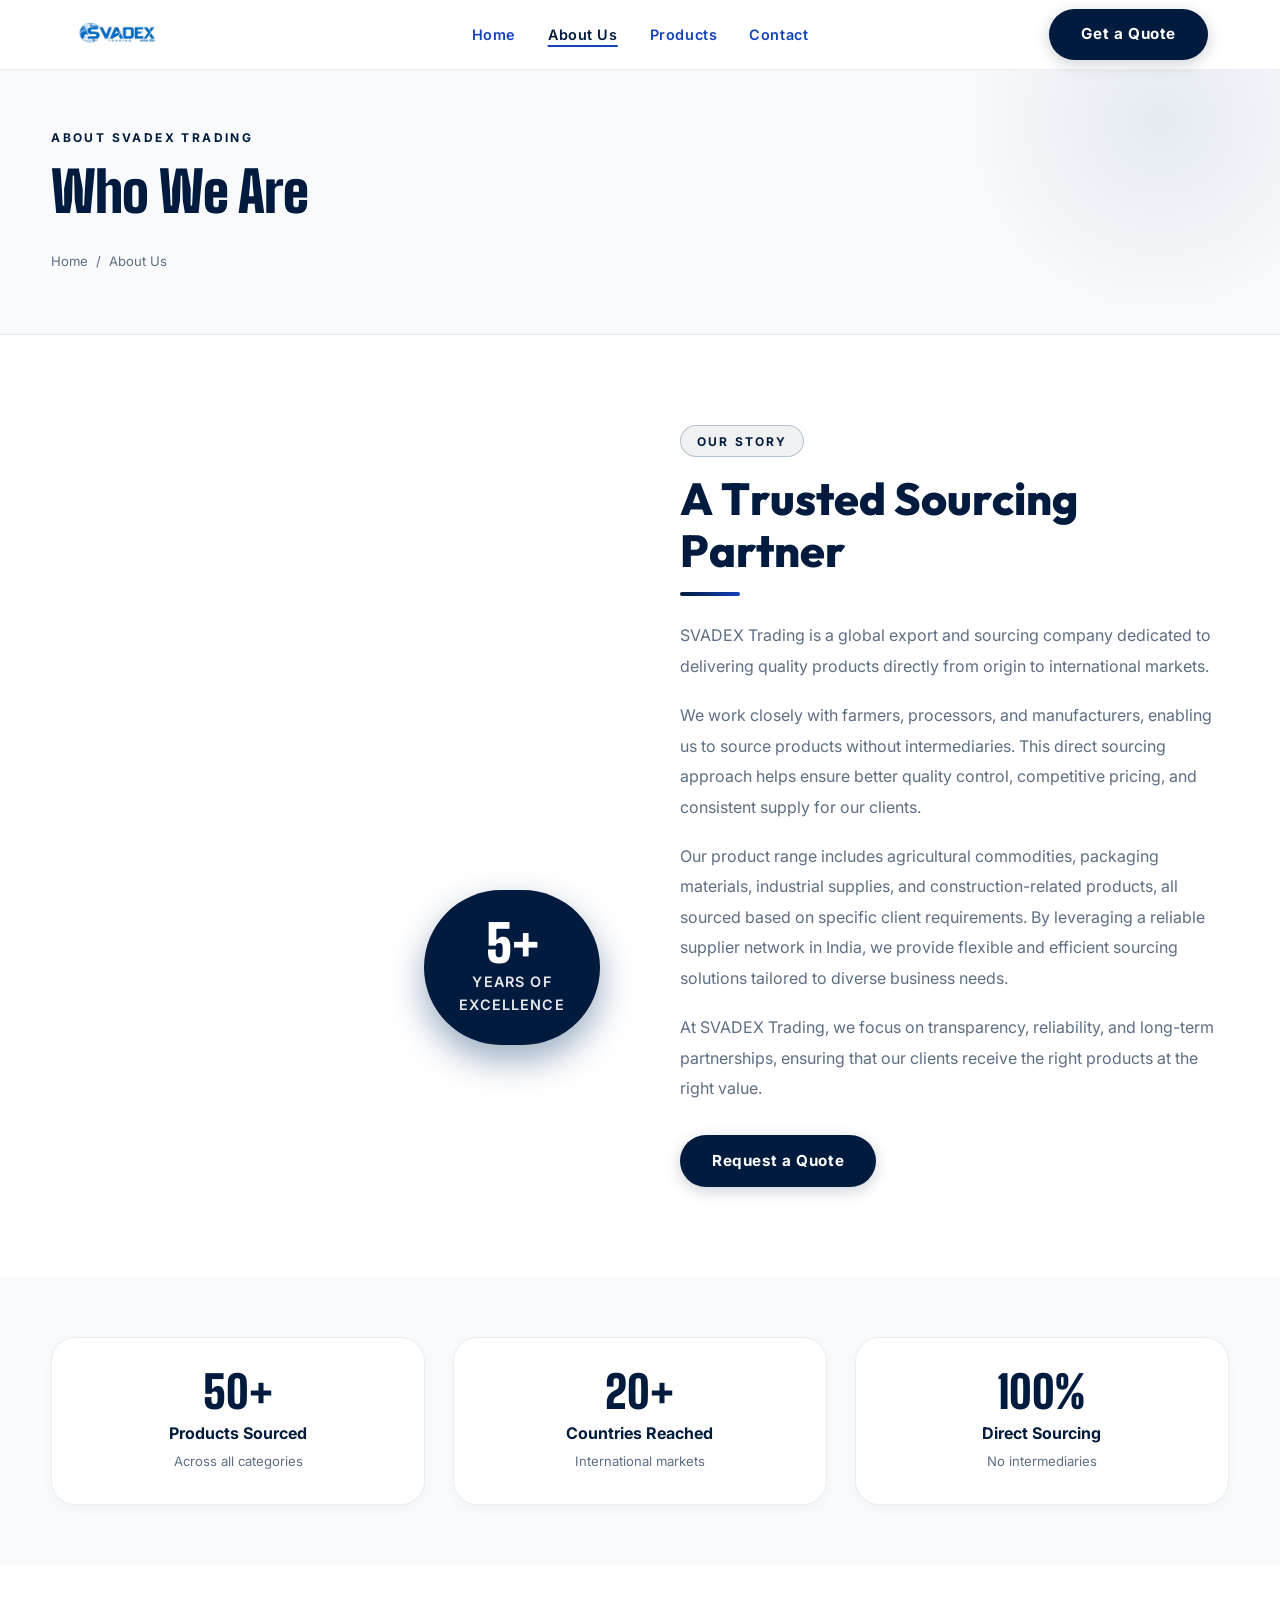
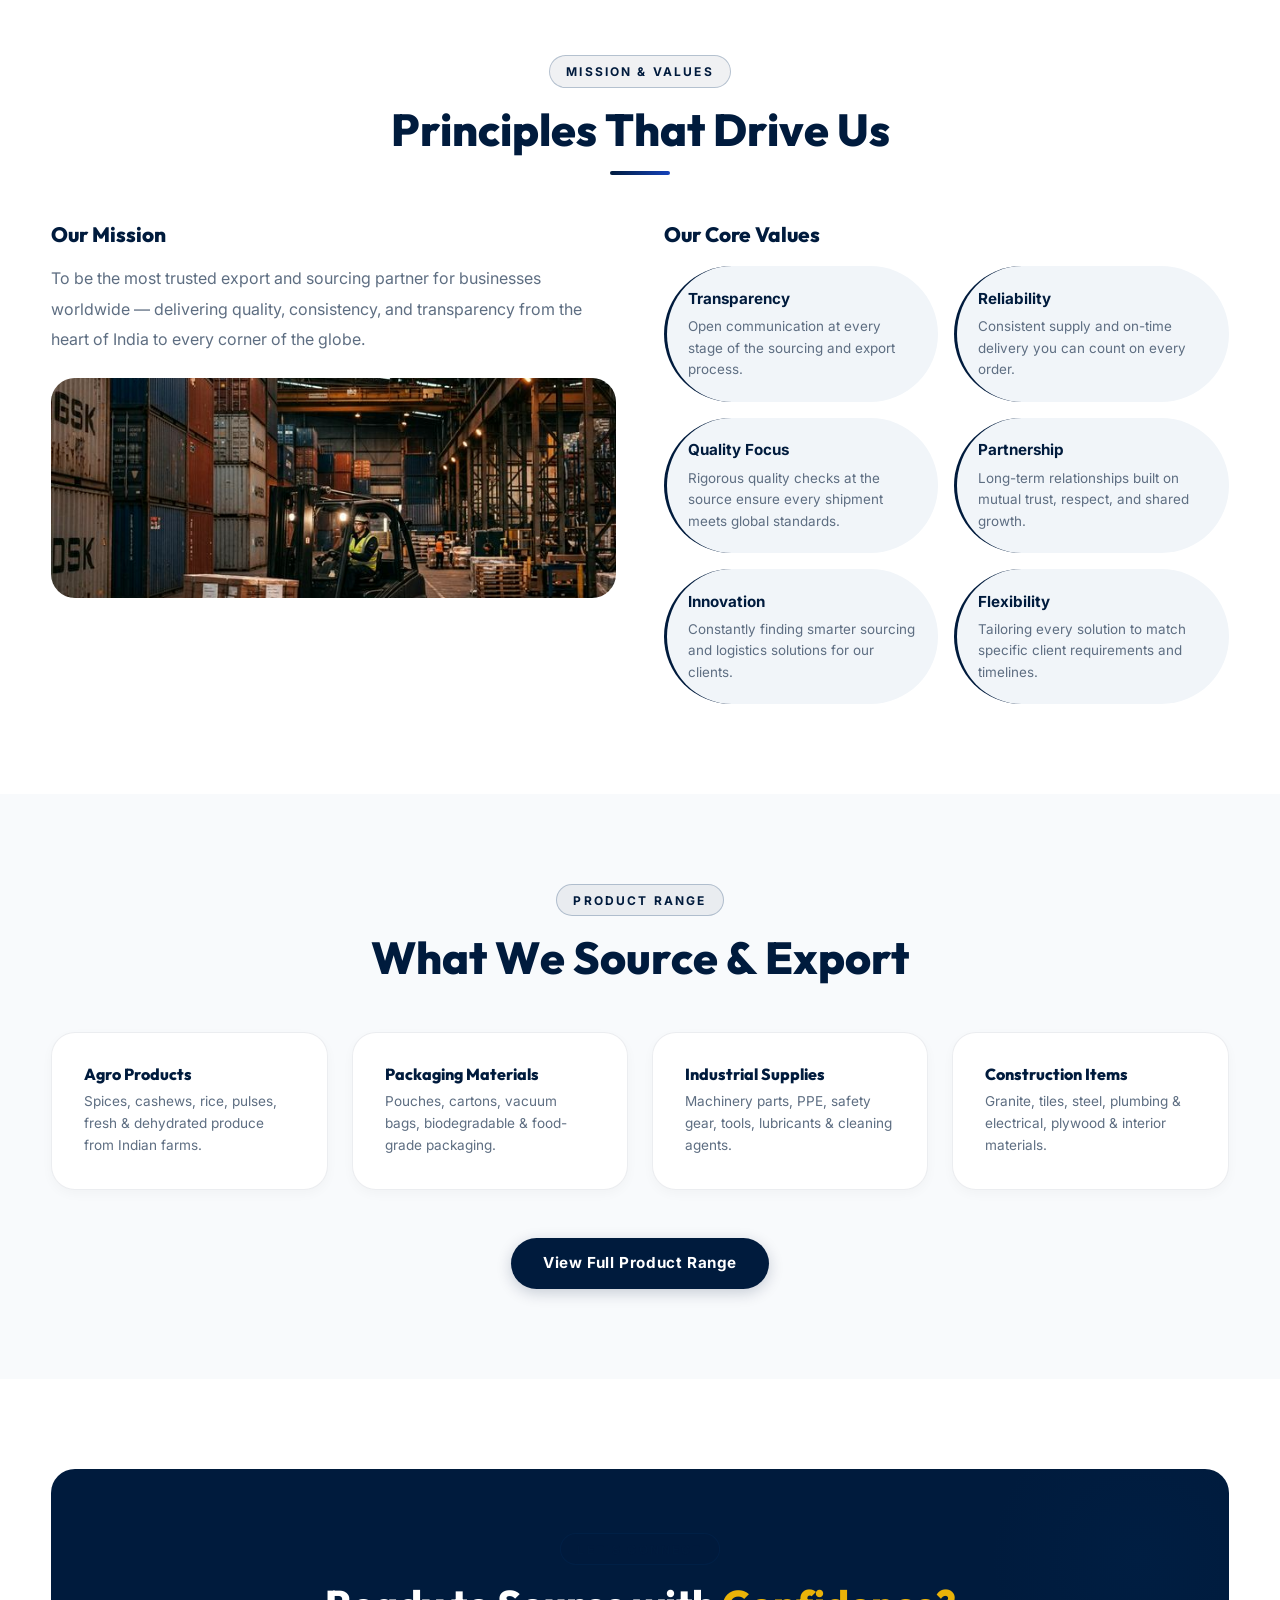
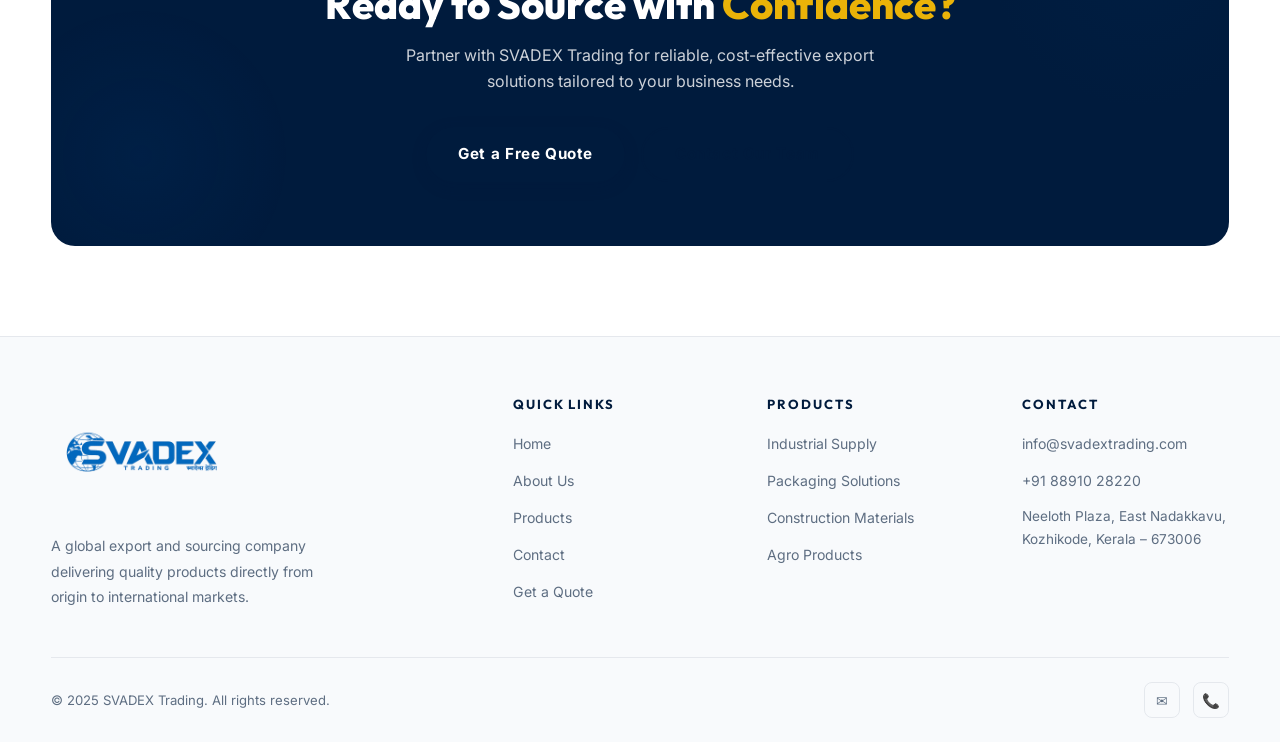
==== commit 20589499: "svadex2" ====
--- a/about.html
+++ b/about.html
@@ -119,27 +119,27 @@
         <h3 style="font-size:1.3rem;color:var(--clr-heading);margin-bottom:1.2rem;">Our Core Values</h3>
         <div class="values-grid">
           <div class="value-item">
-            <div class="value-title">🤝 Transparency</div>
+            <div class="value-title">Transparency</div>
             <div class="value-desc">Open communication at every stage of the sourcing and export process.</div>
           </div>
           <div class="value-item">
-            <div class="value-title">✅ Reliability</div>
+            <div class="value-title">Reliability</div>
             <div class="value-desc">Consistent supply and on-time delivery you can count on every order.</div>
           </div>
           <div class="value-item">
-            <div class="value-title">🌿 Quality Focus</div>
-            <div class="value-desc">Rigorous quality control from origin to ensure products meet global standards.</div>
-          </div>
-          <div class="value-item">
-            <div class="value-title">🌍 Partnership</div>
+            <div class="value-title">Quality Focus</div>
+            <div class="value-desc">Rigorous quality checks at the source ensure every shipment meets global standards.</div>
+          </div>
+          <div class="value-item">
+            <div class="value-title">Partnership</div>
             <div class="value-desc">Long-term relationships built on mutual trust, respect, and shared growth.</div>
           </div>
           <div class="value-item">
-            <div class="value-title">💡 Innovation</div>
+            <div class="value-title">Innovation</div>
             <div class="value-desc">Constantly finding smarter sourcing and logistics solutions for our clients.</div>
           </div>
           <div class="value-item">
-            <div class="value-title">⚡ Flexibility</div>
+            <div class="value-title">Flexibility</div>
             <div class="value-desc">Tailoring every solution to match specific client requirements and timelines.</div>
           </div>
         </div>
@@ -157,22 +157,18 @@
     </div>
     <div class="grid-4 anim-fade-up">
       <div class="service-card">
-        <div style="font-size:2rem;margin-bottom:0.8rem;">🌿</div>
         <h4 style="font-size:1rem;margin-bottom:0.5rem;">Agro Products</h4>
         <p style="font-size:0.85rem;color:var(--clr-text-muted);">Spices, cashews, rice, pulses, fresh &amp; dehydrated produce from Indian farms.</p>
       </div>
       <div class="service-card">
-        <div style="font-size:2rem;margin-bottom:0.8rem;">📦</div>
         <h4 style="font-size:1rem;margin-bottom:0.5rem;">Packaging Materials</h4>
         <p style="font-size:0.85rem;color:var(--clr-text-muted);">Pouches, cartons, vacuum bags, biodegradable &amp; food-grade packaging.</p>
       </div>
       <div class="service-card">
-        <div style="font-size:2rem;margin-bottom:0.8rem;">⚙️</div>
         <h4 style="font-size:1rem;margin-bottom:0.5rem;">Industrial Supplies</h4>
         <p style="font-size:0.85rem;color:var(--clr-text-muted);">Machinery parts, PPE, safety gear, tools, lubricants &amp; cleaning agents.</p>
       </div>
       <div class="service-card">
-        <div style="font-size:2rem;margin-bottom:0.8rem;">🏗️</div>
         <h4 style="font-size:1rem;margin-bottom:0.5rem;">Construction Items</h4>
         <p style="font-size:0.85rem;color:var(--clr-text-muted);">Granite, tiles, steel, plumbing &amp; electrical, plywood &amp; interior materials.</p>
       </div>
--- a/style.css
+++ b/style.css
@@ -33,13 +33,27 @@
 /* ─── Reset ─── */
 *, *::before, *::after { box-sizing: border-box; margin: 0; padding: 0; }
 html { scroll-behavior: smooth; font-size: 16px; }
-body {
-  background: var(--clr-dark);
-  color: var(--clr-text);
-  font-family: var(--font-body);
+html, body {
   overflow-x: hidden;
-  line-height: 1.6;
-}
+  width: 100%;
+  position: relative;
+}
+.m-br { display: none; }
+.about-dynamic-grid { display: grid; grid-template-columns: 1fr 1fr; gap: 4rem; align-items: center; }
+.m-video-wrap { display: none; margin-bottom: 2rem; border-radius: var(--radius-lg); overflow: hidden; }
+.mosaic-video { width: 100%; height: 100%; object-fit: cover; display: block; }
+.about-brief-note, .about-brief-note-2 { color: var(--clr-text-muted); line-height: 1.9; margin-bottom: 1.5rem; }
+.about-btns { display: flex; gap: 1rem; flex-wrap: wrap; }
+
+@media (max-width: 768px) {
+  .about-dynamic-grid { grid-template-columns: 1fr; gap: 2rem; text-align: left; }
+  .m-video-wrap { display: block; width: 100%; height: auto; aspect-ratio: 16 / 9; }
+  .d-mosaic { display: none !important; }
+  .m-br { display: block; }
+  .m-hide { display: none !important; }
+  .m-full { width: 100% !important; height: auto !important; grid-column: 1 / -1 !important; }
+}
+body { background: var(--clr-dark); color: var(--clr-text); font-family: var(--font-body); line-height: 1.6; }
 img { display: block; max-width: 100%; }
 a { text-decoration: none; color: inherit; }
 ul { list-style: none; }
@@ -264,20 +278,21 @@
 }
 .hero-vertical-card:hover { transform: translateY(-10px) scale(1.05); border-color: var(--clr-accent-3); }
 .hero-vertical-card img { width: 100%; height: 100%; object-fit: cover; }
-.hero-vertical-card-label {
-  position: absolute;
-  bottom: 0;
-  left: 0;
-  right: 0;
-  padding: 1.5rem 1rem;
+.hero-vertical-card-label { 
+  position: absolute; 
+  bottom: 0; 
+  left: 0; 
+  width: 100%; 
+  padding: 2.2rem 1.2rem 1.2rem; 
   background: linear-gradient(to top, rgba(0,0,0,0.8), transparent);
-  font-size: 0.72rem;
-  font-weight: 800;
-  color: #fff;
-  text-transform: uppercase;
-  letter-spacing: 0.08em;
-  text-shadow: 0 2px 4px rgba(0,0,0,0.5);
-  text-align: center;
+  color: #fff; 
+  font-family: 'Big Shoulders Display', sans-serif; 
+  font-size: 1.25rem; 
+  font-weight: 800; 
+  text-transform: uppercase; 
+  text-align: left; 
+  z-index: 2;
+  letter-spacing: 0.02em;
 }
 .hero-eyebrow {
   display: inline-flex;
@@ -369,15 +384,36 @@
 @media (max-width: 1000px) {
   #navbar { height: 64px; }
   .nav-inner { padding: 0 1.2rem; }
-  .hero-content { grid-template-columns: 1fr; text-align: center; padding-top: 80px; }
-  .hero-title { margin-left: 0 !important; margin-right: 0 !important; font-size: 2.22rem; line-height: 0.9; }
-  .hero-title .accent-line { margin-left: 0 !important; margin-top: 0.2rem; }
-  .hero-actions { justify-content: center; gap: 0.8rem; }
-  .hero-actions .btn { width: 100%; max-width: 280px; justify-content: center; }
-  .hero-stats { justify-content: center; margin-top: 2rem; gap: 2rem; }
-  .hero-cards-wrap { justify-content: center; margin-top: 3rem; flex-wrap: wrap; gap: 0.8rem; }
-  .hero-vertical-card { width: 45%; height: 160px; }
-  .nav-logo-img { height: 50px; }
+  .hero-content { grid-template-columns: 1fr; text-align: left; padding-top: 180px; }
+  .hero-title { 
+    margin: 0 0 1.5rem !important; 
+    margin-left: -2.5rem !important;
+    font-size: clamp(2.3rem, 10vw, 3rem); 
+    line-height: 1.1; 
+    max-width: 100%;
+  }
+  .hero-title .accent-line { margin-left: 2rem !important; display: block; margin-top: 0.4rem; }
+  .hero-actions { justify-content: flex-start; gap: 0.8rem; }
+  .hero-actions .btn { padding: 0.75rem 1.5rem; font-size: 0.85rem; }
+  .hero-stats { justify-content: flex-start; margin-top: 2rem; gap: 1.5rem; }
+  .hero-stats-item .stat-num { font-size: 1.8rem; }
+  .hero-cards-wrap { 
+    justify-content: flex-start; 
+    margin-top: 3rem; 
+    overflow-x: auto; 
+    padding: 10px 1.5rem 30px;
+    margin-left: -1.5rem;
+    margin-right: -1.5rem;
+    scrollbar-width: none;
+    gap: 1.2rem;
+  }
+  .hero-cards-wrap::-webkit-scrollbar { display: none; }
+  .hero-vertical-card { 
+    flex: 0 0 240px; 
+    height: 160px; 
+    border-radius: 12px;
+  }
+  .nav-logo-img { height: 70px; }
 }
 @keyframes bounce { 0%,100% { transform: translateX(-50%) translateY(0); } 50% { transform: translateX(-50%) translateY(8px); } }
 
@@ -439,7 +475,9 @@
 .feature-item-title { font-size: 0.88rem; font-weight: 700; color: var(--clr-heading); letter-spacing: 0.05em; }
 
 /* ─── Why Choose Us ─── */
-.why-item { display: flex; gap: 1.2rem; padding: 1.5rem; border-radius: var(--radius-lg); background: var(--clr-white); border: 1px solid var(--clr-border); transition: var(--transition); box-shadow: 0 4px 12px rgba(0,0,0,0.03); }
+.why-grid { display: grid; grid-template-columns: 1fr 1fr; gap: 4rem; align-items: start; }
+.why-items-container { display: flex; flex-direction: column; gap: 1rem; }
+.why-item { display: flex; gap: 1.5rem; padding: 2rem; background: #ffffff; border: 1px solid var(--clr-border); border-radius: var(--radius-lg); transition: var(--transition); box-shadow: 0 10px 30px rgba(0,0,0,0.05); }
 .why-item:hover { border-color: rgba(0, 51, 102, 0.3); transform: translateX(4px); }
 .why-num { font-family: var(--font-display); font-size: 2.5rem; font-weight: 900; color: var(--clr-accent-l); line-height: 1; min-width: 44px; }
 .why-item:hover .why-num { color: var(--clr-accent); }
@@ -675,20 +713,32 @@
 /* ─── About Page ─── */
 .about-img { border-radius: var(--radius-lg); overflow: hidden; position: relative; }
 .about-img img, .about-img video { width: 100%; height: 580px; object-fit: contain; background: #fff; }
+@media (max-width: 768px) {
+  .about-img img, .about-img video { height: auto; min-height: 320px; }
+}
 .about-badge {
   position: absolute;
   bottom: -20px; right: -20px;
-  background: linear-gradient(135deg, var(--clr-accent), var(--clr-accent-2));
+  background: var(--clr-accent);
   color: #fff;
+  padding: 1.8rem 2.2rem;
   border-radius: var(--radius);
-  padding: 1.8rem 2.2rem;
+  box-shadow: 0 15px 35px rgba(0, 51, 102, 0.4);
   text-align: center;
-  box-shadow: var(--shadow-card);
+  z-index: 5;
+}
+@media (max-width: 768px) {
+  .about-badge { right: 0; bottom: 0; padding: 1.2rem 1.5rem; transform: translateY(30%); }
+  .about-content { text-align: center; }
+  .about-content h2 { font-size: 2rem; }
 }
 .about-badge-num { font-family: var(--font-display); font-size: 3.2rem; font-weight: 900; line-height: 1; }
 .about-badge-text { font-size: 0.9rem; font-weight: 600; letter-spacing: 0.08em; text-transform: uppercase; opacity: 0.9; }
 .values-grid { display: grid; grid-template-columns: repeat(2, 1fr); gap: 1rem; }
 .value-item { padding: 1.3rem; background: var(--clr-dark-3); border-radius: var(--radius); border-left: 3px solid var(--clr-accent); }
+@media (max-width: 600px) {
+  .values-grid { grid-template-columns: 1fr; }
+}
 .value-title { font-weight: 700; font-size: 0.95rem; color: var(--clr-heading); margin-bottom: 0.3rem; }
 .value-desc { font-size: 0.84rem; color: var(--clr-text-muted); line-height: 1.6; }
 
@@ -725,6 +775,27 @@
   .contact-split-grid { grid-template-columns: 1fr; gap: 40px; }
   .contact-split-info { padding: 40px; }
   #quoteMainGrid { grid-template-columns: 1fr !important; gap: 2.5rem !important; }
+  
+  /* Why Choose Us Mobile Carousel */
+  .why-grid { grid-template-columns: 1fr; gap: 3rem; }
+  .why-items-container { 
+    flex-direction: row; 
+    overflow-x: auto; 
+    scroll-snap-type: x mandatory; 
+    gap: 1.2rem; 
+    padding: 1rem 0 2.5rem;
+    scrollbar-width: none;
+    margin: 0 -1.5rem;
+    padding-left: 1.5rem;
+    padding-right: 1.5rem;
+  }
+  .why-items-container::-webkit-scrollbar { display: none; }
+  .why-item { 
+    flex: 0 0 280px; 
+    scroll-snap-align: start; 
+    min-height: 220px;
+    box-shadow: 0 15px 35px rgba(0,0,0,0.08);
+  }
 }
 @media (max-width: 680px) {
   .grid-3, .grid-2, .grid-4 { grid-template-columns: 1fr; }
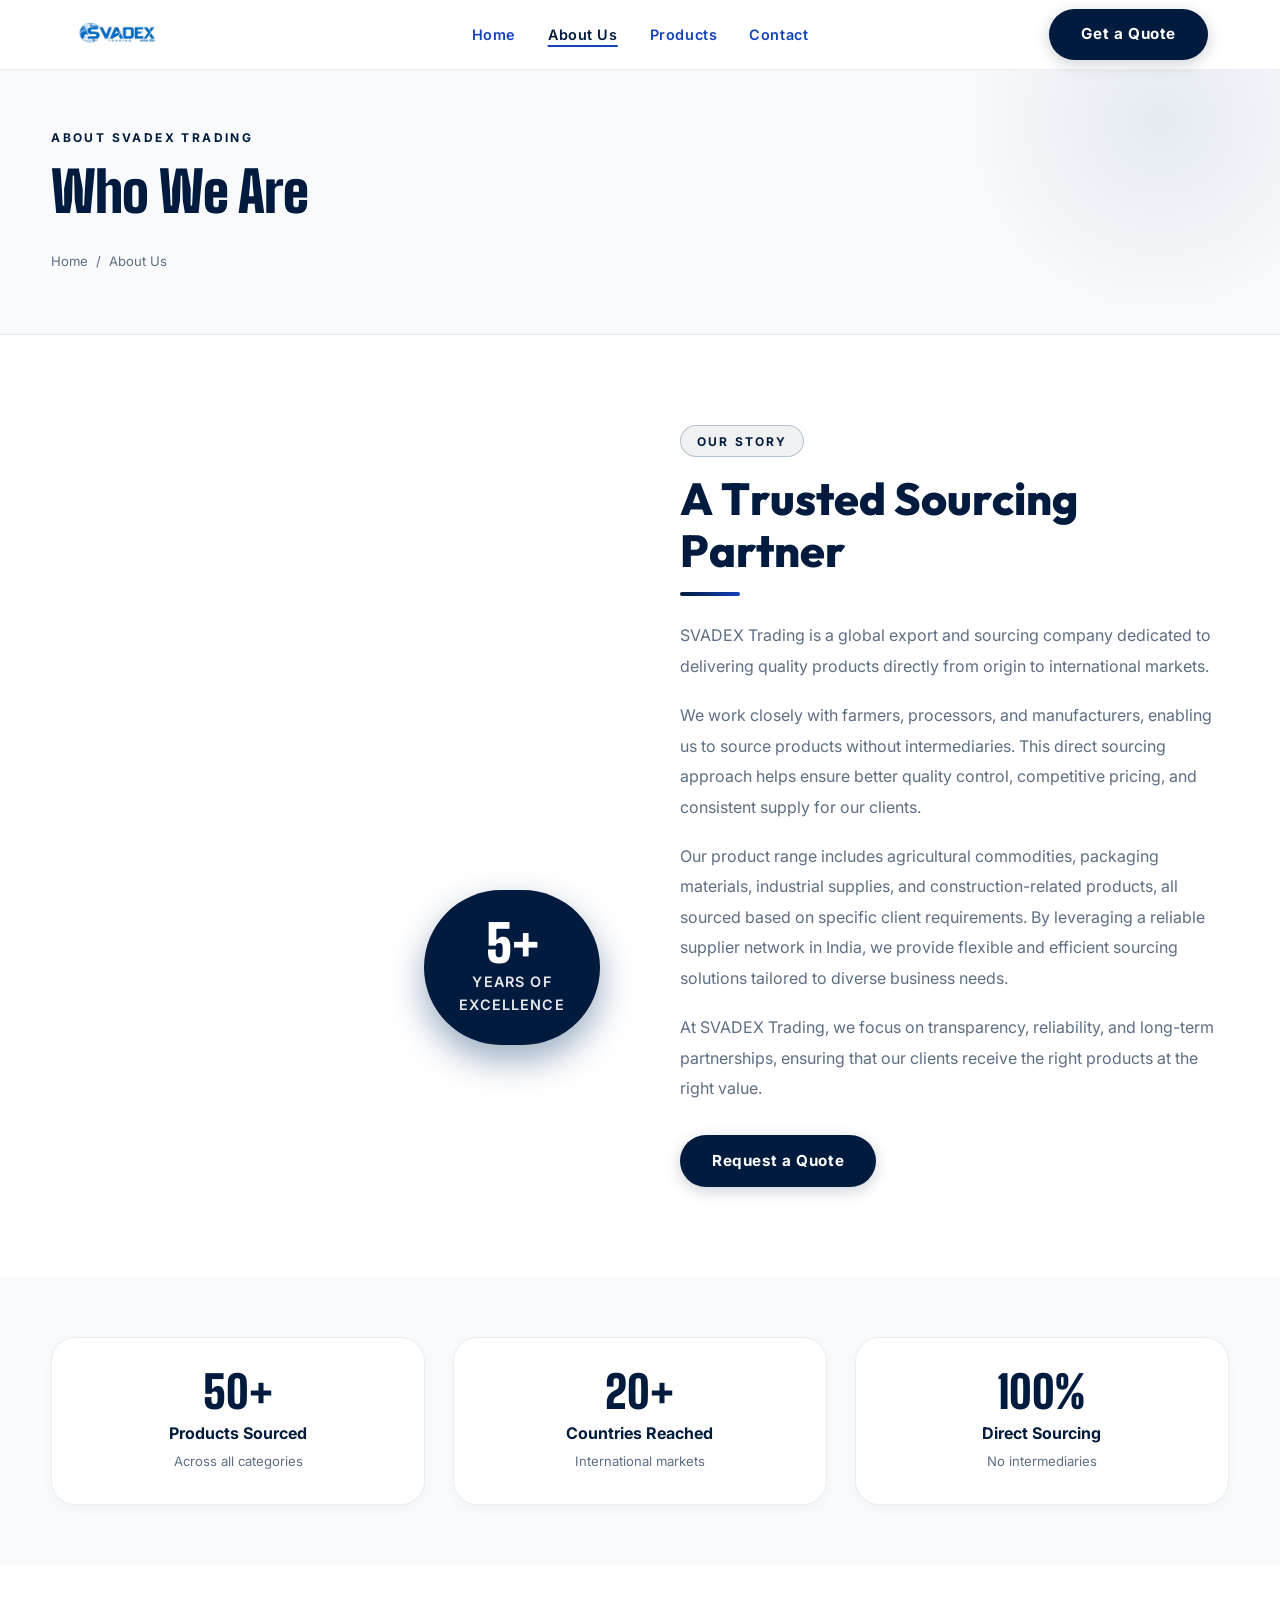
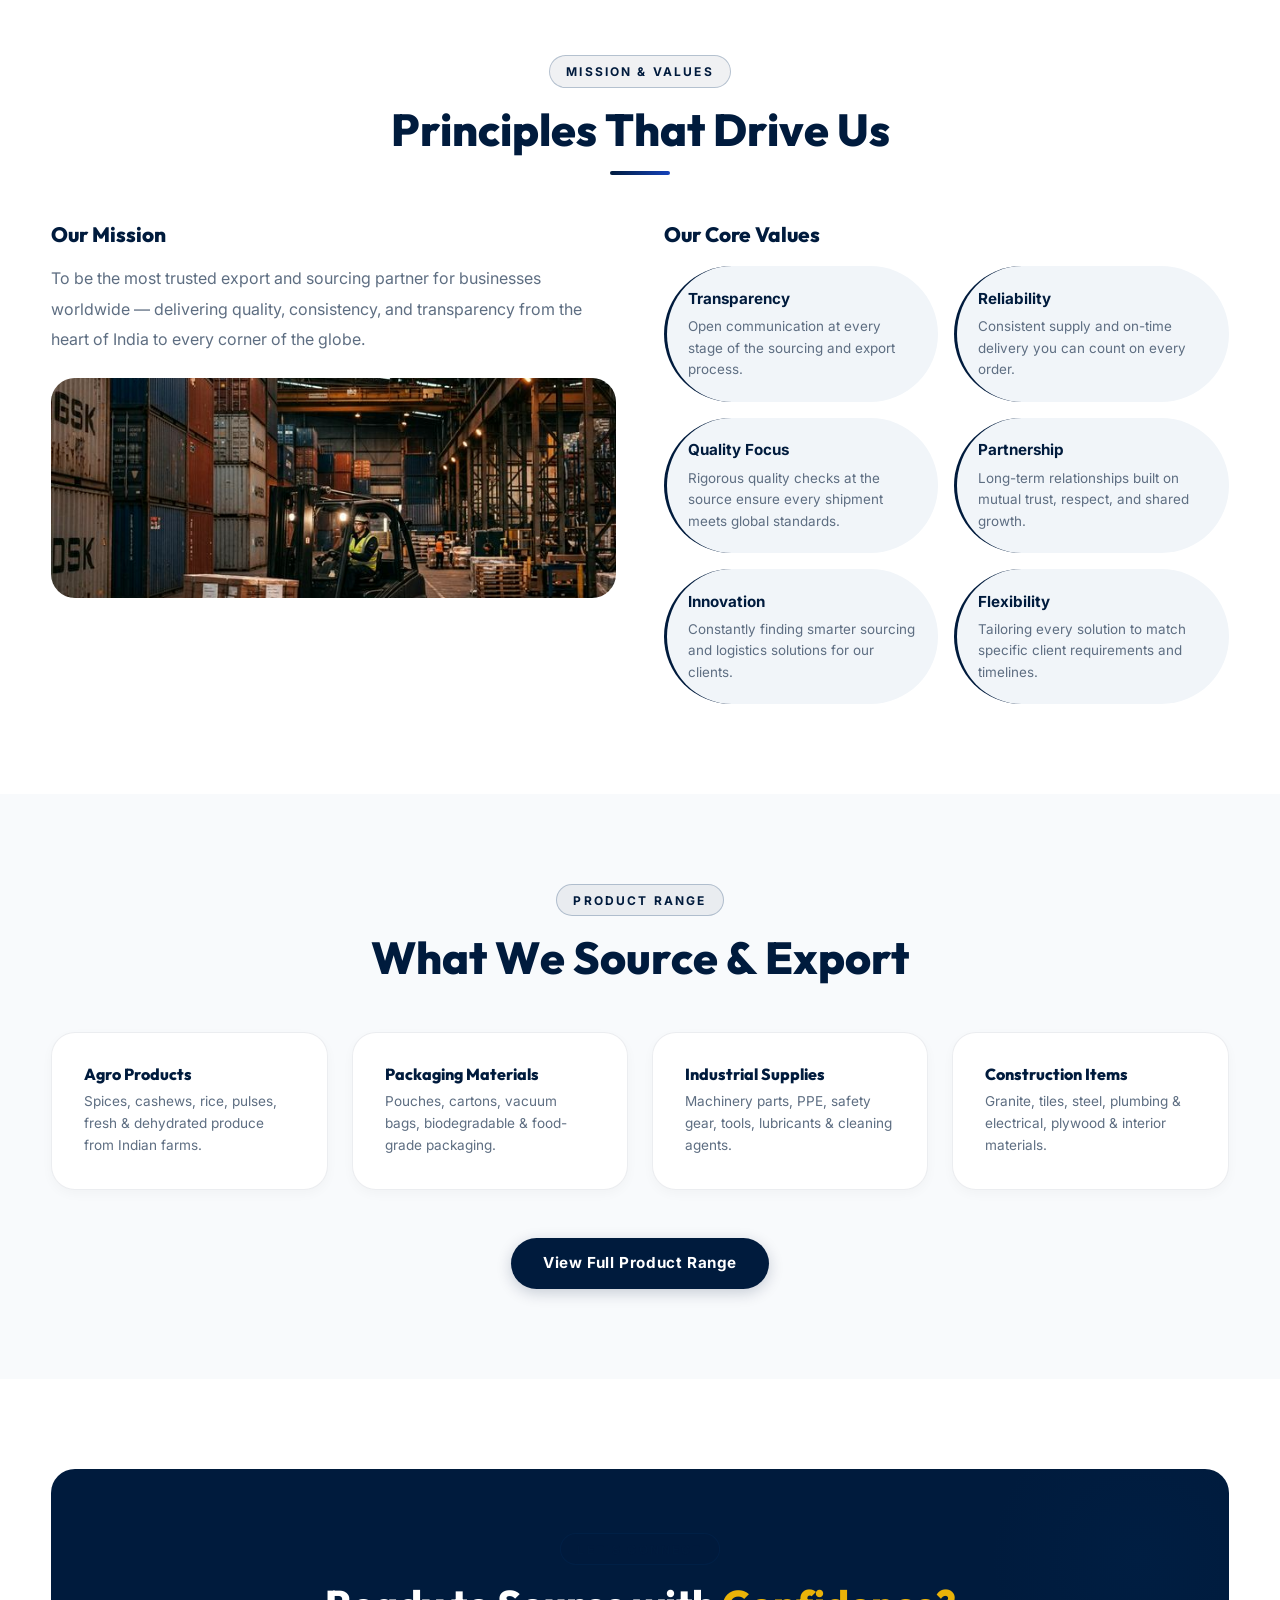
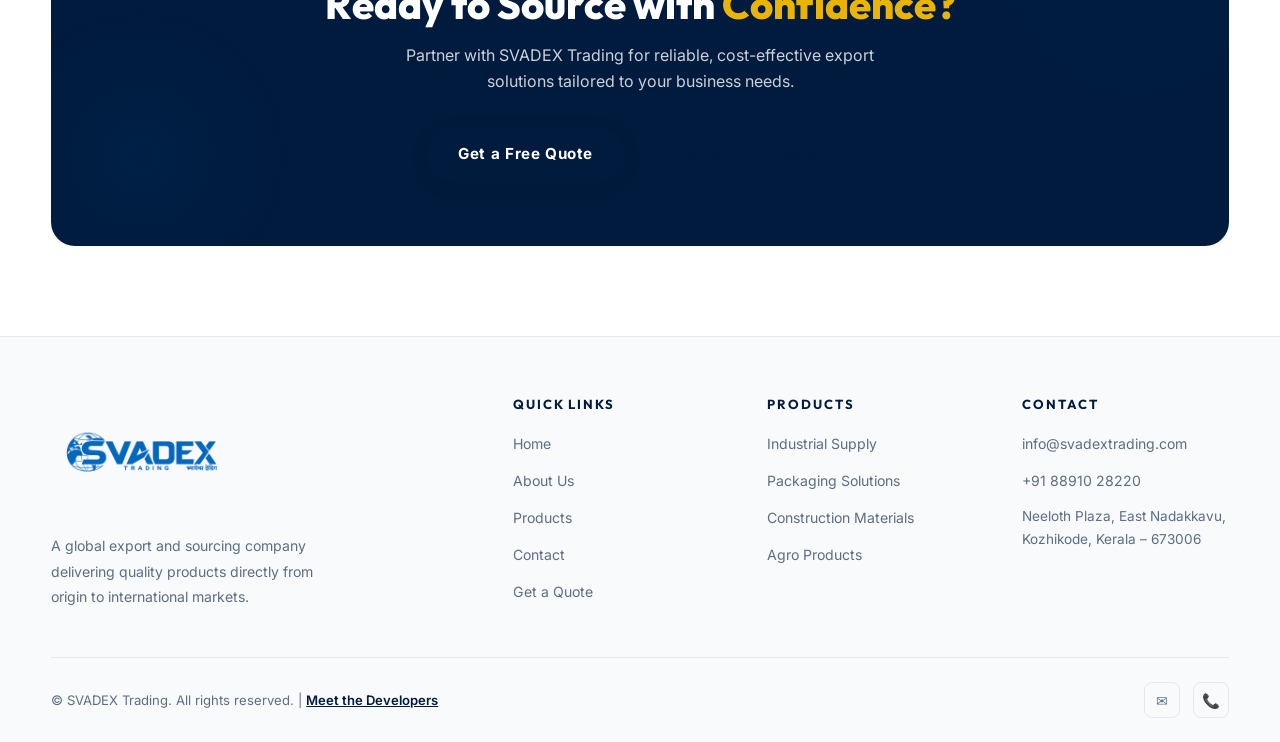
==== commit 0ae07ee5: "first commit13" ====
--- a/about.html
+++ b/about.html
@@ -207,7 +207,7 @@
       <div class="footer-col"><h4>Contact</h4><ul class="footer-links"><li><a href="mailto:info@svadextrading.com">info@svadextrading.com</a></li><li><a href="tel:+918891028220">+91 88910 28220</a></li><li style="color:var(--clr-text-muted);font-size:0.85rem;line-height:1.7;">Neeloth Plaza, East Nadakkavu,<br/>Kozhikode, Kerala – 673006</li></ul></div>
     </div>
     <div class="footer-bottom">
-      <span>&copy; 2025 SVADEX Trading. All rights reserved.</span>
+      <span>&copy; SVADEX Trading. All rights reserved. | <a href="https://www.instagram.com/intellex.web?igsh=MXc4Z2Uwd243OHpqdA%3D%3D&utm_source=qr" target="_blank" style="color:var(--clr-accent); font-weight:600; text-decoration: underline;">Meet the Developers</a></span>
       <div class="footer-social"><a href="mailto:info@svadextrading.com" class="social-link">✉</a><a href="tel:+918891028220" class="social-link">📞</a></div>
     </div>
   </div>
--- a/style.css
+++ b/style.css
@@ -382,8 +382,26 @@
 }
 .scroll-line { width: 1px; height: 48px; background: linear-gradient(to bottom, transparent, var(--clr-accent)); }
 @media (max-width: 1000px) {
-  #navbar { height: 64px; }
-  .nav-inner { padding: 0 1.2rem; }
+  #navbar { 
+    top: 15px; 
+    left: 15px; 
+    right: 15px; 
+    width: auto; 
+    height: 64px; 
+    border-radius: 50px; 
+    background: #ffffff; 
+    box-shadow: 0 10px 30px rgba(0,0,0,0.1); 
+    border: none;
+    margin: 0;
+  }
+  .nav-inner { padding: 0 1.5rem; }
+  .nav-logo-img { height: 50px; }
+  .nav-links.open {
+    top: 85px;
+    width: 90%;
+    left: 5%;
+    border-radius: 24px;
+  }
   .hero-content { grid-template-columns: 1fr; text-align: left; padding-top: 180px; }
   .hero-title { 
     margin: 0 0 1.5rem !important; 
@@ -392,28 +410,37 @@
     line-height: 1.1; 
     max-width: 100%;
   }
-  .hero-title .accent-line { margin-left: 2rem !important; display: block; margin-top: 0.4rem; }
+  .hero-title .accent-line { margin-left: 6rem !important; display: block; margin-top: 0.4rem; }
   .hero-actions { justify-content: flex-start; gap: 0.8rem; }
   .hero-actions .btn { padding: 0.75rem 1.5rem; font-size: 0.85rem; }
   .hero-stats { justify-content: flex-start; margin-top: 2rem; gap: 1.5rem; }
   .hero-stats-item .stat-num { font-size: 1.8rem; }
   .hero-cards-wrap { 
+    display: flex;
     justify-content: flex-start; 
-    margin-top: 3rem; 
-    overflow-x: auto; 
+    margin-top: 3.5rem; 
+    gap: 1rem;
     padding: 10px 1.5rem 30px;
     margin-left: -1.5rem;
     margin-right: -1.5rem;
+    overflow-x: auto;
     scrollbar-width: none;
-    gap: 1.2rem;
+    -webkit-overflow-scrolling: touch;
   }
   .hero-cards-wrap::-webkit-scrollbar { display: none; }
   .hero-vertical-card { 
-    flex: 0 0 240px; 
-    height: 160px; 
-    border-radius: 12px;
+    flex: 0 0 160px; 
+    height: 120px; 
+    min-width: 0;
+    border-radius: 14px;
+    border: 1.5px solid rgba(255,255,255,0.6);
+    box-shadow: 0 10px 20px rgba(0,0,0,0.3);
   }
-  .nav-logo-img { height: 70px; }
+  .hero-vertical-card-label {
+    font-size: 0.65rem;
+    padding: 0.8rem 0.5rem 0.5rem;
+    letter-spacing: 0.02em;
+  }
 }
 @keyframes bounce { 0%,100% { transform: translateX(-50%) translateY(0); } 50% { transform: translateX(-50%) translateY(8px); } }
 
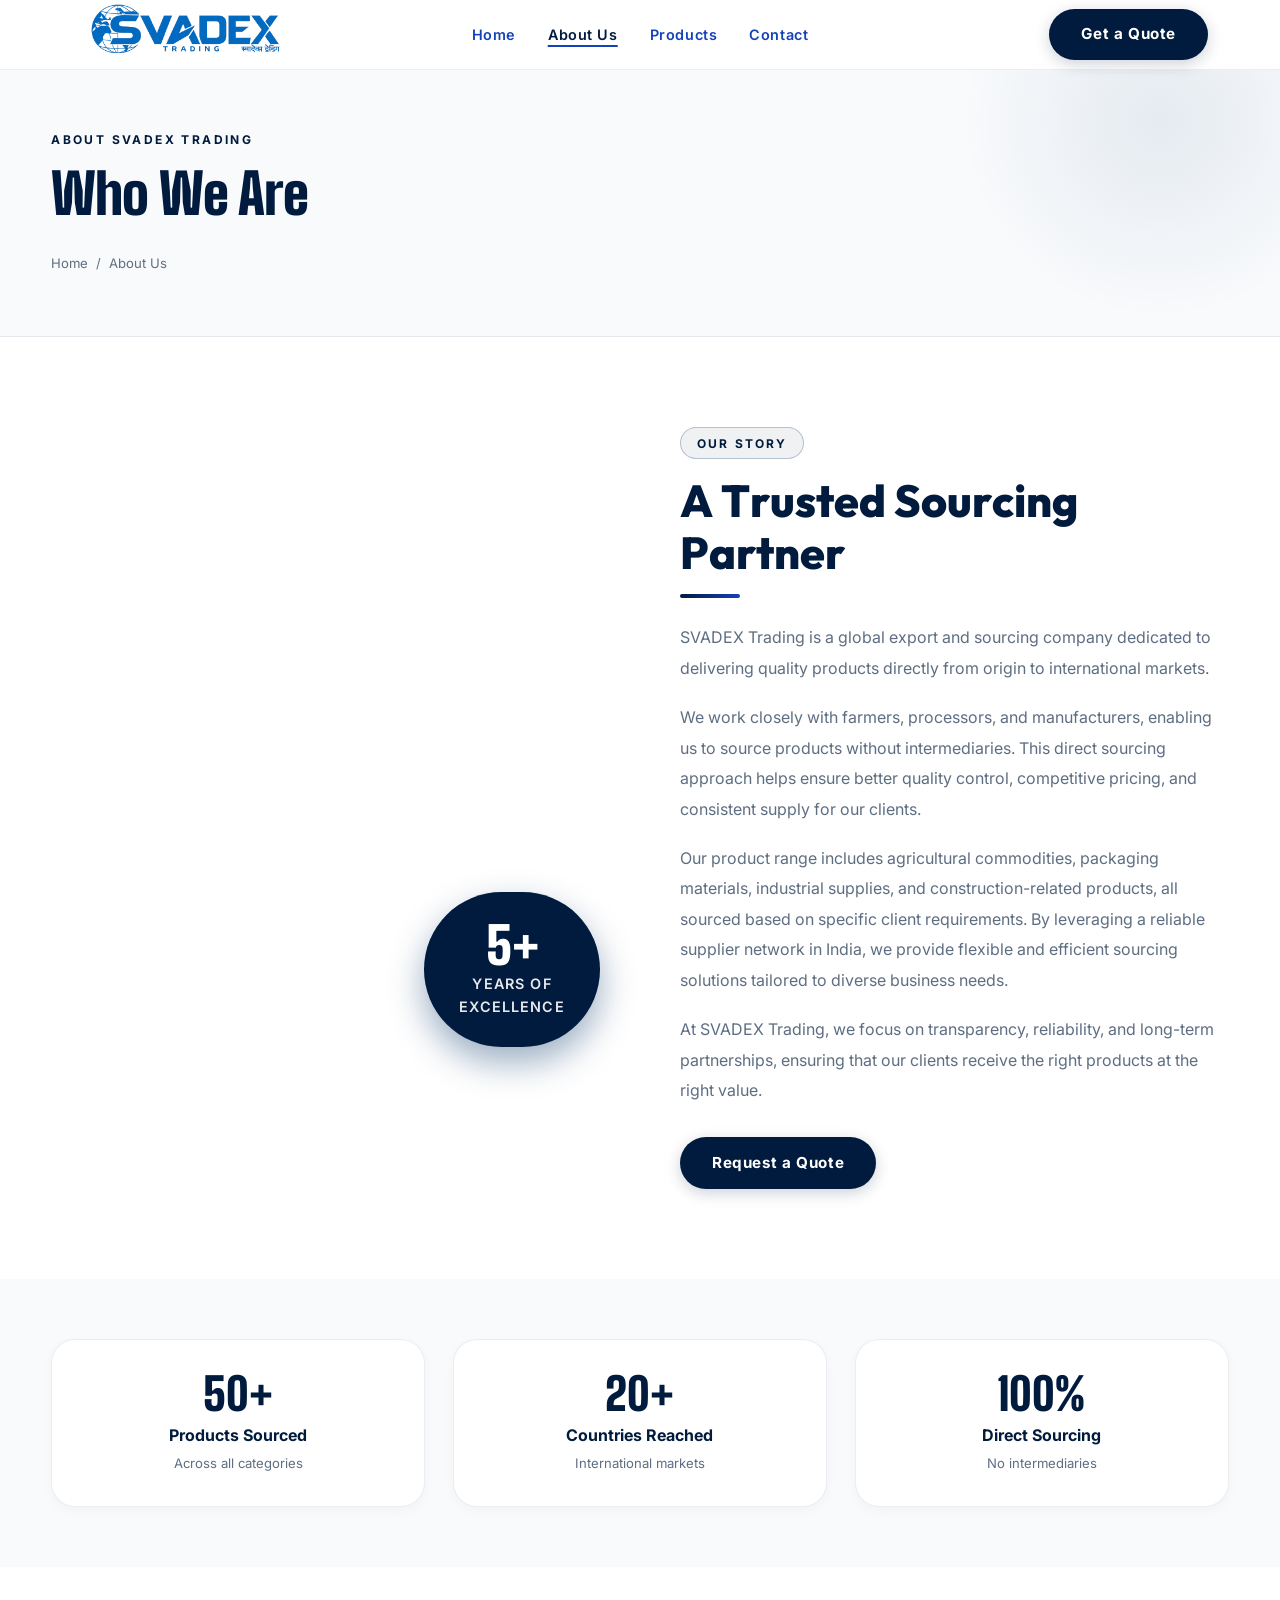
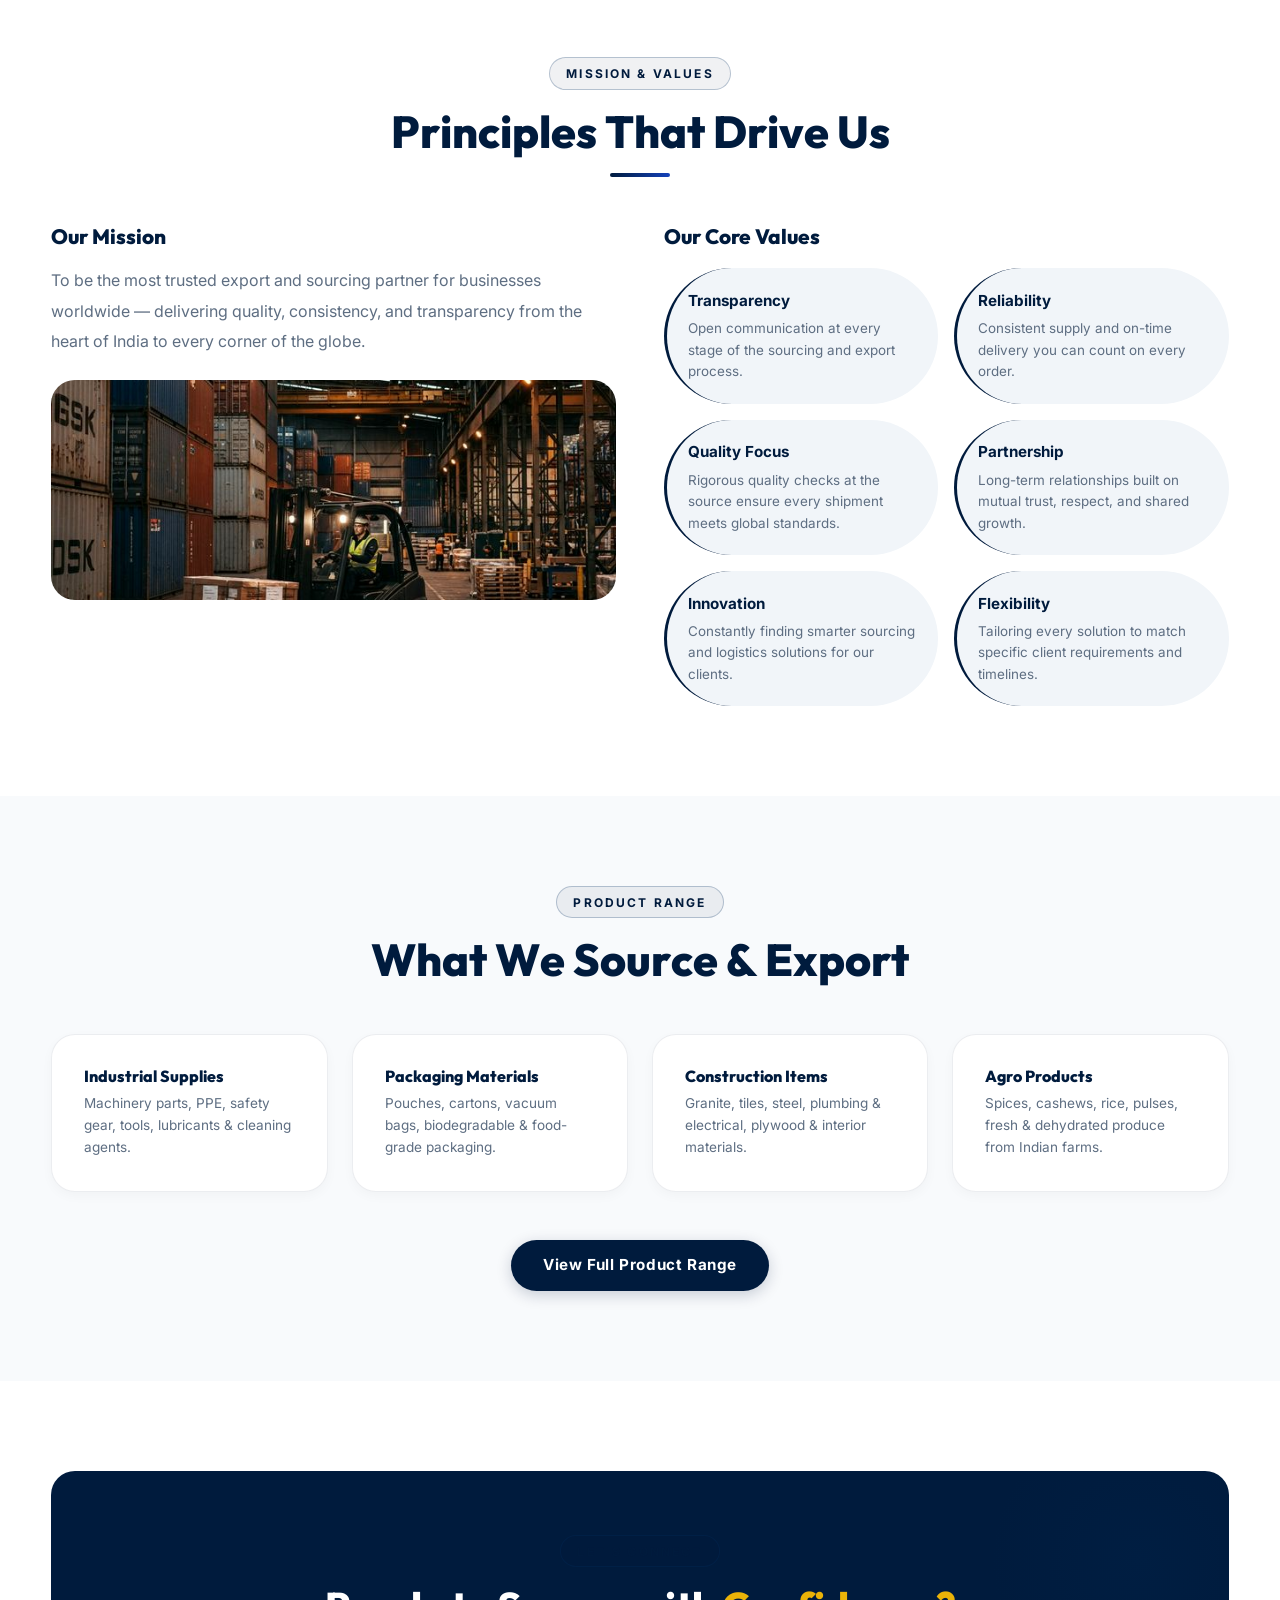
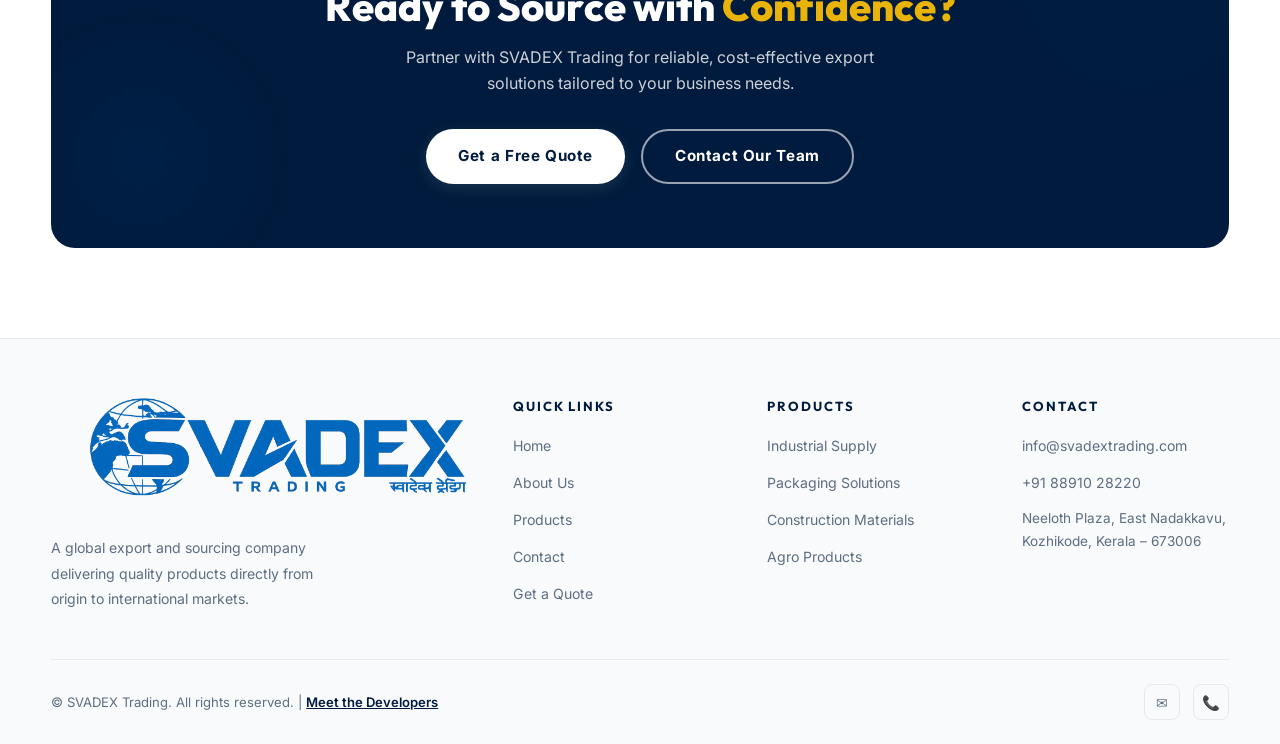
==== commit 6d863528: "first commit742" ====
--- a/about.html
+++ b/about.html
@@ -53,7 +53,7 @@
       <!-- Left: Image -->
       <div class="anim-fade-up" style="position:relative;padding-bottom:2rem;">
         <div class="about-img">
-          <video src="video.mp4" autoplay loop muted playsinline class="about-video"></video>
+          <video src="new video/new video.mp4" autoplay loop muted playsinline class="about-video"></video>
         </div>
         <div class="about-badge" style="position:absolute;bottom:0;right:0;">
           <div class="about-badge-num">5+</div>
@@ -157,20 +157,20 @@
     </div>
     <div class="grid-4 anim-fade-up">
       <div class="service-card">
+        <h4 style="font-size:1rem;margin-bottom:0.5rem;">Industrial Supplies</h4>
+        <p style="font-size:0.85rem;color:var(--clr-text-muted);">Machinery parts, PPE, safety gear, tools, lubricants &amp; cleaning agents.</p>
+      </div>
+      <div class="service-card">
+        <h4 style="font-size:1rem;margin-bottom:0.5rem;">Packaging Materials</h4>
+        <p style="font-size:0.85rem;color:var(--clr-text-muted);">Pouches, cartons, vacuum bags, biodegradable &amp; food-grade packaging.</p>
+      </div>
+      <div class="service-card">
+        <h4 style="font-size:1rem;margin-bottom:0.5rem;">Construction Items</h4>
+        <p style="font-size:0.85rem;color:var(--clr-text-muted);">Granite, tiles, steel, plumbing &amp; electrical, plywood &amp; interior materials.</p>
+      </div>
+      <div class="service-card">
         <h4 style="font-size:1rem;margin-bottom:0.5rem;">Agro Products</h4>
         <p style="font-size:0.85rem;color:var(--clr-text-muted);">Spices, cashews, rice, pulses, fresh &amp; dehydrated produce from Indian farms.</p>
-      </div>
-      <div class="service-card">
-        <h4 style="font-size:1rem;margin-bottom:0.5rem;">Packaging Materials</h4>
-        <p style="font-size:0.85rem;color:var(--clr-text-muted);">Pouches, cartons, vacuum bags, biodegradable &amp; food-grade packaging.</p>
-      </div>
-      <div class="service-card">
-        <h4 style="font-size:1rem;margin-bottom:0.5rem;">Industrial Supplies</h4>
-        <p style="font-size:0.85rem;color:var(--clr-text-muted);">Machinery parts, PPE, safety gear, tools, lubricants &amp; cleaning agents.</p>
-      </div>
-      <div class="service-card">
-        <h4 style="font-size:1rem;margin-bottom:0.5rem;">Construction Items</h4>
-        <p style="font-size:0.85rem;color:var(--clr-text-muted);">Granite, tiles, steel, plumbing &amp; electrical, plywood &amp; interior materials.</p>
       </div>
     </div>
     <div class="text-center" style="margin-top:3rem;">
--- a/style.css
+++ b/style.css
@@ -24,7 +24,7 @@
   --radius:        9999px; /* Pill/Full rounding */
   --radius-lg:     24px;   /* Sophisticated card rounding */
   --transition:    0.35s cubic-bezier(0.4,0,0.2,1);
-  --nav-h:         68px;
+  --nav-h:         70px;
   --font-body:     'Inter', sans-serif;
   --font-display:  'Big Shoulders Display', sans-serif;
   --font-heading:  'Outfit', sans-serif;
@@ -165,8 +165,8 @@
 }
 .nav-inner { display: flex; align-items: center; justify-content: space-between; height: 100%; width: 100%; padding: 0 2rem; }
 .nav-logo { display: flex; align-items: center; gap: 10px; }
-.nav-logo-img { height: 60px; width: auto; object-fit: contain; transition: var(--transition); mix-blend-mode: multiply; }
-#navbar.scrolled .nav-logo-img { height: 50px; }
+.nav-logo-img { height: 60px; width: auto; object-fit: contain; transition: var(--transition); mix-blend-mode: multiply; transform: scale(2.5); transform-origin: left center; margin-right: 100px; }
+#navbar.scrolled .nav-logo-img { transform: scale(2.2); }
 .product-cat-header { display: flex; align-items: center; gap: 1.5rem; }
 @media (max-width: 768px) {
   .product-cat-header { flex-direction: column; text-align: center; }
@@ -395,7 +395,7 @@
     margin: 0;
   }
   .nav-inner { padding: 0 1.5rem; }
-  .nav-logo-img { height: 50px; }
+  .nav-logo-img { height: 50px; transform: scale(2.2); transform-origin: left center; margin-right: 60px; }
   .nav-links.open {
     top: 85px;
     width: 90%;
@@ -542,6 +542,10 @@
 .cta-banner h2 { font-size: clamp(1.6rem, 3.5vw, 2.5rem); margin-bottom: 1rem; color: #fff; }
 .cta-banner .text-accent { color: var(--clr-accent-3); }
 .cta-banner p { color: rgba(255,255,255,0.8); max-width: 500px; margin: 0 auto 2rem; }
+.cta-banner .btn-primary { background: #ffffff; color: var(--clr-accent); box-shadow: 0 4px 15px rgba(255,255,255,0.1); }
+.cta-banner .btn-primary:hover { background: rgba(255,255,255,0.9); box-shadow: 0 8px 24px rgba(255,255,255,0.2); }
+.cta-banner .btn-outline { border-color: rgba(255,255,255,0.6); color: #ffffff; }
+.cta-banner .btn-outline:hover { background: #ffffff; color: var(--clr-accent); }
 
 /* ─── Products Page ─── */
 .product-cat-tabs { display: flex; gap: 1rem; flex-wrap: wrap; margin-bottom: 3rem; }
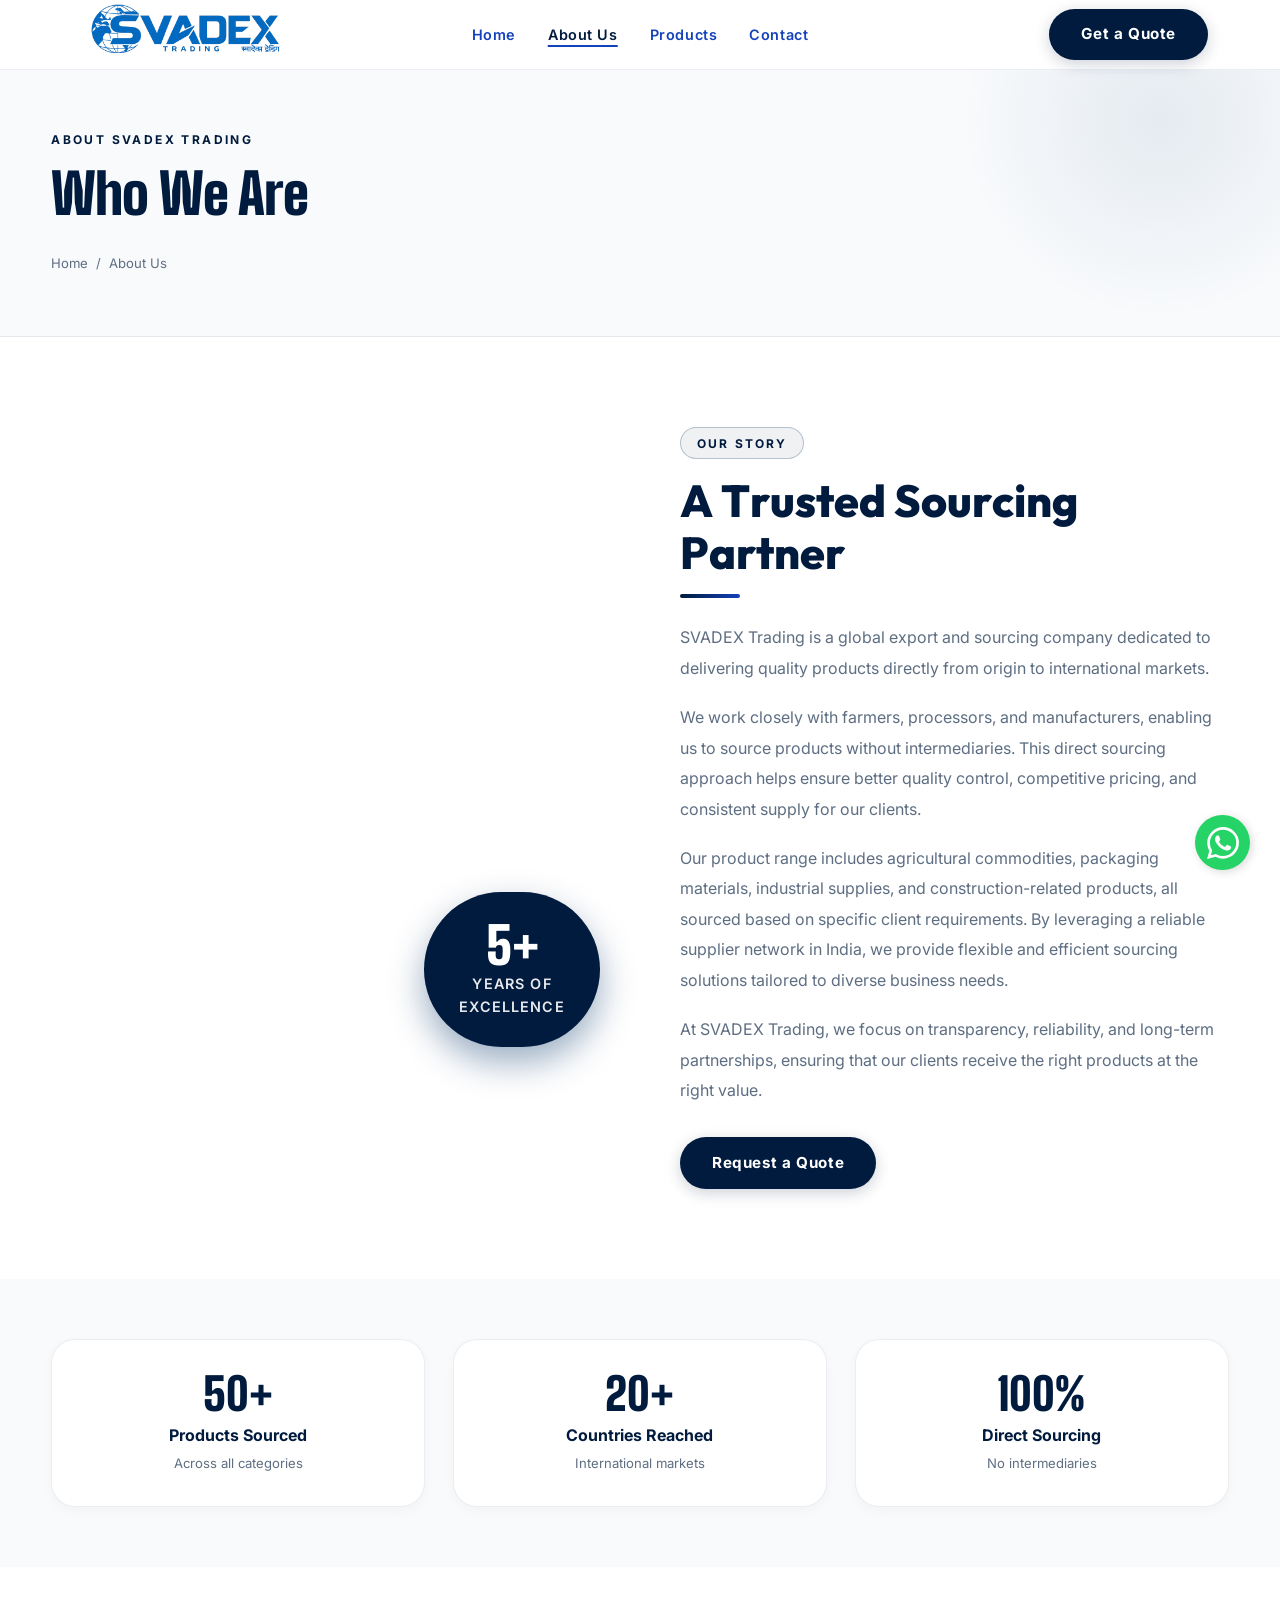
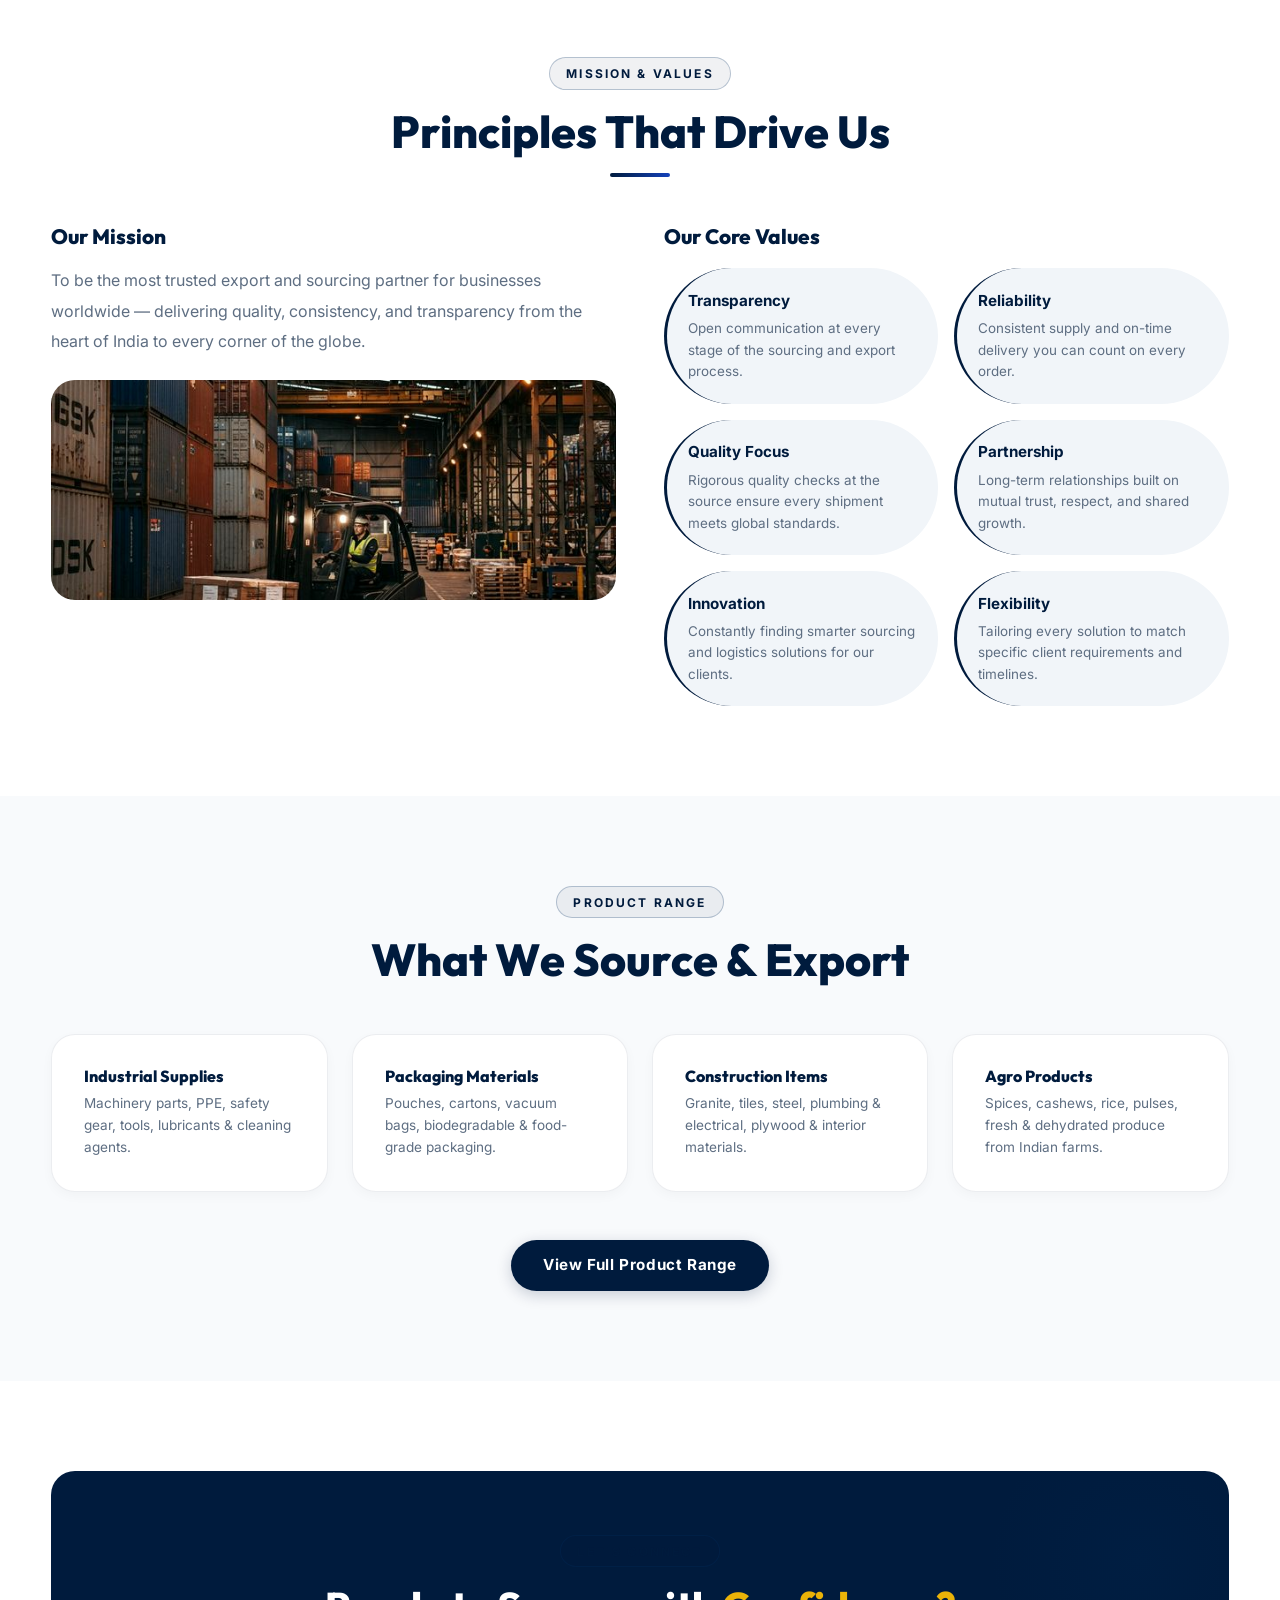
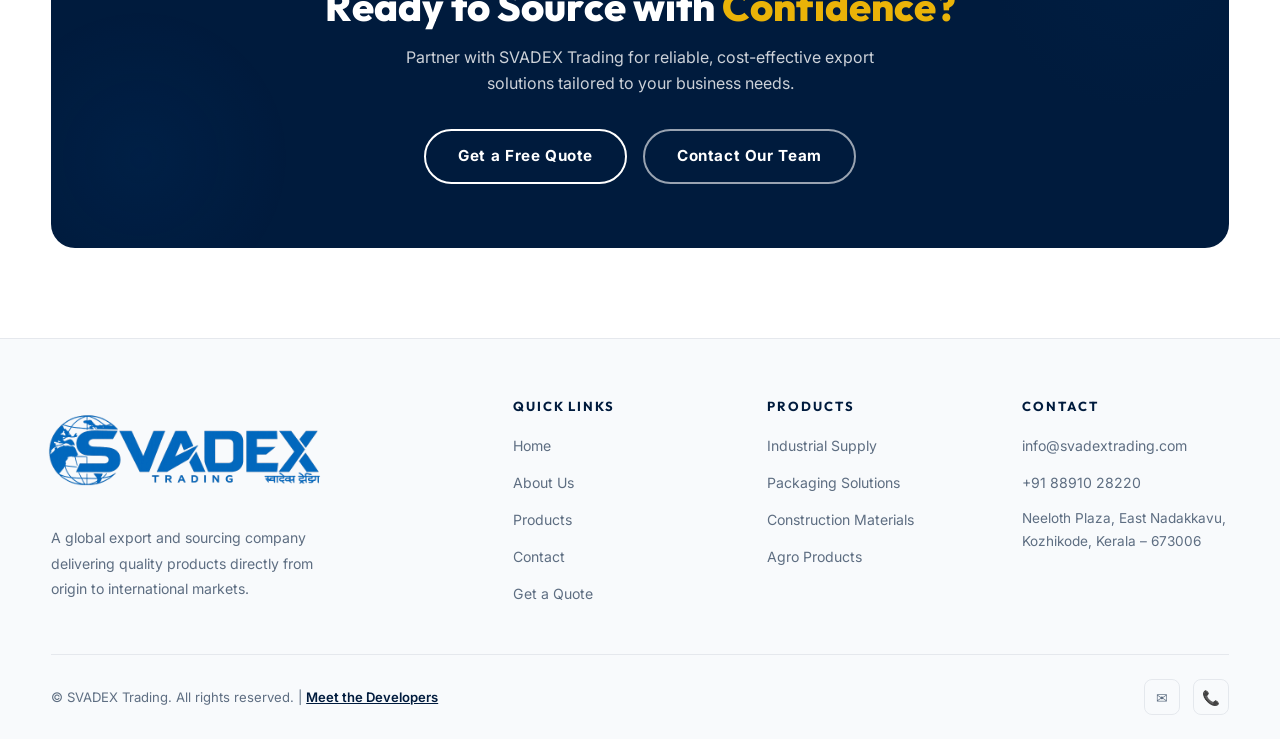
==== commit 213d6a41: "first commit768" ====
--- a/about.html
+++ b/about.html
@@ -269,5 +269,11 @@
     headingObserver.observe(h);
   });
 </script>
+  <!-- WhatsApp Floating Icon -->
+  <a href="https://wa.me/8891028220" class="whatsapp-float" target="_blank" aria-label="Chat with us on WhatsApp">
+    <svg viewBox="0 0 24 24" fill="currentColor" xmlns="http://www.w3.org/2000/svg">
+      <path d="M17.472 14.382c-.297-.149-1.758-.867-2.03-.967-.273-.099-.471-.148-.67.15-.197.297-.767.966-.94 1.164-.173.199-.347.223-.644.075-.297-.15-1.255-.463-2.39-1.475-.883-.788-1.48-1.761-1.653-2.059-.173-.297-.018-.458.13-.606.134-.133.298-.347.446-.52.149-.174.198-.298.298-.497.099-.198.05-.371-.025-.52-.075-.149-.669-1.612-.916-2.207-.242-.579-.487-.5-.669-.51a12.8 12.8 0 0 0-.57-.01c-.198 0-.52.074-.792.372-.272.297-1.04 1.016-1.04 2.479 0 1.462 1.065 2.875 1.213 3.074.149.198 2.096 3.2 5.077 4.487.709.306 1.262.489 1.694.625.712.227 1.36.195 1.871.118.571-.085 1.758-.719 2.006-1.413.248-.694.248-1.289.173-1.413-.074-.124-.272-.198-.57-.347m-5.421 7.403h-.004a9.87 9.87 0 0 1-5.031-1.378l-.361-.214-3.741.982.998-3.648-.235-.374a9.86 9.86 0 0 1-1.51-5.26c.001-5.45 4.436-9.884 9.888-9.884 2.64 0 5.122 1.03 6.988 2.898a9.825 9.825 0 0 1 2.893 6.994c-.003 5.45-4.437 9.884-9.885 9.884m8.413-18.297A11.815 11.815 0 0 0 12.05 0C5.495 0 .16 5.335.157 11.892c0 2.096.547 4.142 1.588 5.945L.057 24l6.305-1.654a11.882 11.882 0 0 0 5.683 1.448h.005c6.554 0 11.89-5.335 11.893-11.893a11.821 11.821 0 0 0-3.48-8.413z" />
+    </svg>
+  </a>
 </body>
 </html>
--- a/style.css
+++ b/style.css
@@ -313,7 +313,7 @@
   line-height: 0.75;
   color: var(--clr-white);
   margin-bottom: 1.2rem;
-  margin-left: -3.5rem; /* Moves the title further left */
+  margin-left: -5rem; /* Moves the title further left */
   text-transform: uppercase;
   letter-spacing: 0.02em;
   text-shadow: 0 5px 15px rgba(0,0,0,0.2);
@@ -325,7 +325,7 @@
   color: #ffffff;
   -webkit-text-fill-color: #ffffff;
   margin-top: -0.12em; /* Additional distance removal */
-  margin-left: 8.5rem; /* Moves 'Global Supply' line further right */
+  margin-left: 13rem; /* Moves 'Global Supply' line further right */
 }
 .char {
   display: inline-block;
@@ -405,12 +405,12 @@
   .hero-content { grid-template-columns: 1fr; text-align: left; padding-top: 180px; }
   .hero-title { 
     margin: 0 0 1.5rem !important; 
-    margin-left: -2.5rem !important;
+    margin-left: -4.5rem !important;
     font-size: clamp(2.3rem, 10vw, 3rem); 
     line-height: 1.1; 
     max-width: 100%;
   }
-  .hero-title .accent-line { margin-left: 6rem !important; display: block; margin-top: 0.4rem; }
+  .hero-title .accent-line { margin-left: 7rem !important; display: block; margin-top: 0.4rem; }
   .hero-actions { justify-content: flex-start; gap: 0.8rem; }
   .hero-actions .btn { padding: 0.75rem 1.5rem; font-size: 0.85rem; }
   .hero-stats { justify-content: flex-start; margin-top: 2rem; gap: 1.5rem; }
@@ -542,8 +542,8 @@
 .cta-banner h2 { font-size: clamp(1.6rem, 3.5vw, 2.5rem); margin-bottom: 1rem; color: #fff; }
 .cta-banner .text-accent { color: var(--clr-accent-3); }
 .cta-banner p { color: rgba(255,255,255,0.8); max-width: 500px; margin: 0 auto 2rem; }
-.cta-banner .btn-primary { background: #ffffff; color: var(--clr-accent); box-shadow: 0 4px 15px rgba(255,255,255,0.1); }
-.cta-banner .btn-primary:hover { background: rgba(255,255,255,0.9); box-shadow: 0 8px 24px rgba(255,255,255,0.2); }
+.cta-banner .btn-primary { background: transparent; border: 2px solid #ffffff; color: #ffffff; box-shadow: none; }
+.cta-banner .btn-primary:hover, .cta-banner .btn-primary:active { background: #ffffff; color: var(--clr-accent); box-shadow: 0 8px 24px rgba(255,255,255,0.2); }
 .cta-banner .btn-outline { border-color: rgba(255,255,255,0.6); color: #ffffff; }
 .cta-banner .btn-outline:hover { background: #ffffff; color: var(--clr-accent); }
 
@@ -714,6 +714,8 @@
   color: var(--clr-text-muted);
 }
 .footer-grid { display: grid; grid-template-columns: 2fr 1fr 1fr 1fr; gap: 3rem; padding-bottom: 3rem; }
+.footer-brand .nav-logo { margin-left: -30px; margin-bottom: -10px; }
+.footer-brand .nav-logo-img { transform: scale(1.8) !important; margin-right: 0 !important; }
 .footer-brand p { font-size: 0.88rem; line-height: 1.8; margin-top: 1rem; max-width: 280px; }
 .footer-col h4 { font-size: 0.82rem; font-weight: 700; letter-spacing: 0.15em; text-transform: uppercase; color: var(--clr-heading); margin-bottom: 1.2rem; }
 .footer-links { display: flex; flex-direction: column; gap: 0.7rem; }
@@ -837,6 +839,7 @@
   .values-grid { grid-template-columns: 1fr; }
   .quote-card { padding: 1.5rem; }
   .about-badge { position: static; margin-top: 1rem; display: inline-flex; align-items: center; gap: 0.8rem; }
+  .nav-logo-img { height: 40px; transform: scale(1.6); margin-right: 35px; }
 }
 
 /* ─── Misc ─── */
@@ -876,6 +879,7 @@
   .img-mosaic-main { grid-row: auto; height: 350px; }
   .img-mosaic .img-wrap { height: 250px; }
   .about-main-grid, .about-mission-grid { grid-template-columns: 1fr !important; gap: 3rem !important; }
+  .hero-actions { display: none !important; }
 }
 
 /* ─── New Contact Split Layout ─── */
@@ -1116,8 +1120,53 @@
 
 /* Responsive Splash */
 @media (max-width: 600px) {
-  #splash-logo { width: 15rem; }
+  #splash-logo { width: 12rem; }
   #splash-screen.fade-out #splash-logo {
-    transform: translate(-30vw, -45vh) scale(0.25);
+    transform: translate(-30vw, -45vh) scale(0.20);
   }
 }
+
+/* ─── WhatsApp Float ─── */
+.whatsapp-float {
+  position: fixed;
+  width: 55px;
+  height: 55px;
+  bottom: 30px;
+  right: 30px;
+  background-color: #25d366;
+  color: #FFF;
+  border-radius: 50px;
+  text-align: center;
+  font-size: 30px;
+  box-shadow: 2px 2px 10px rgba(0,0,0,0.15);
+  z-index: 100;
+  display: flex;
+  align-items: center;
+  justify-content: center;
+  transition: all 0.3s ease;
+}
+
+.whatsapp-float:hover {
+  transform: scale(1.1);
+  background-color: #20b858;
+}
+
+.whatsapp-float svg {
+  width: 32px;
+  height: 32px;
+  fill: #fff;
+}
+
+@media (max-width: 768px) {
+  .whatsapp-float {
+    width: 50px;
+    height: 50px;
+    bottom: 20px;
+    right: 20px;
+  }
+  .whatsapp-float svg {
+    width: 28px;
+    height: 28px;
+  }
+}
+
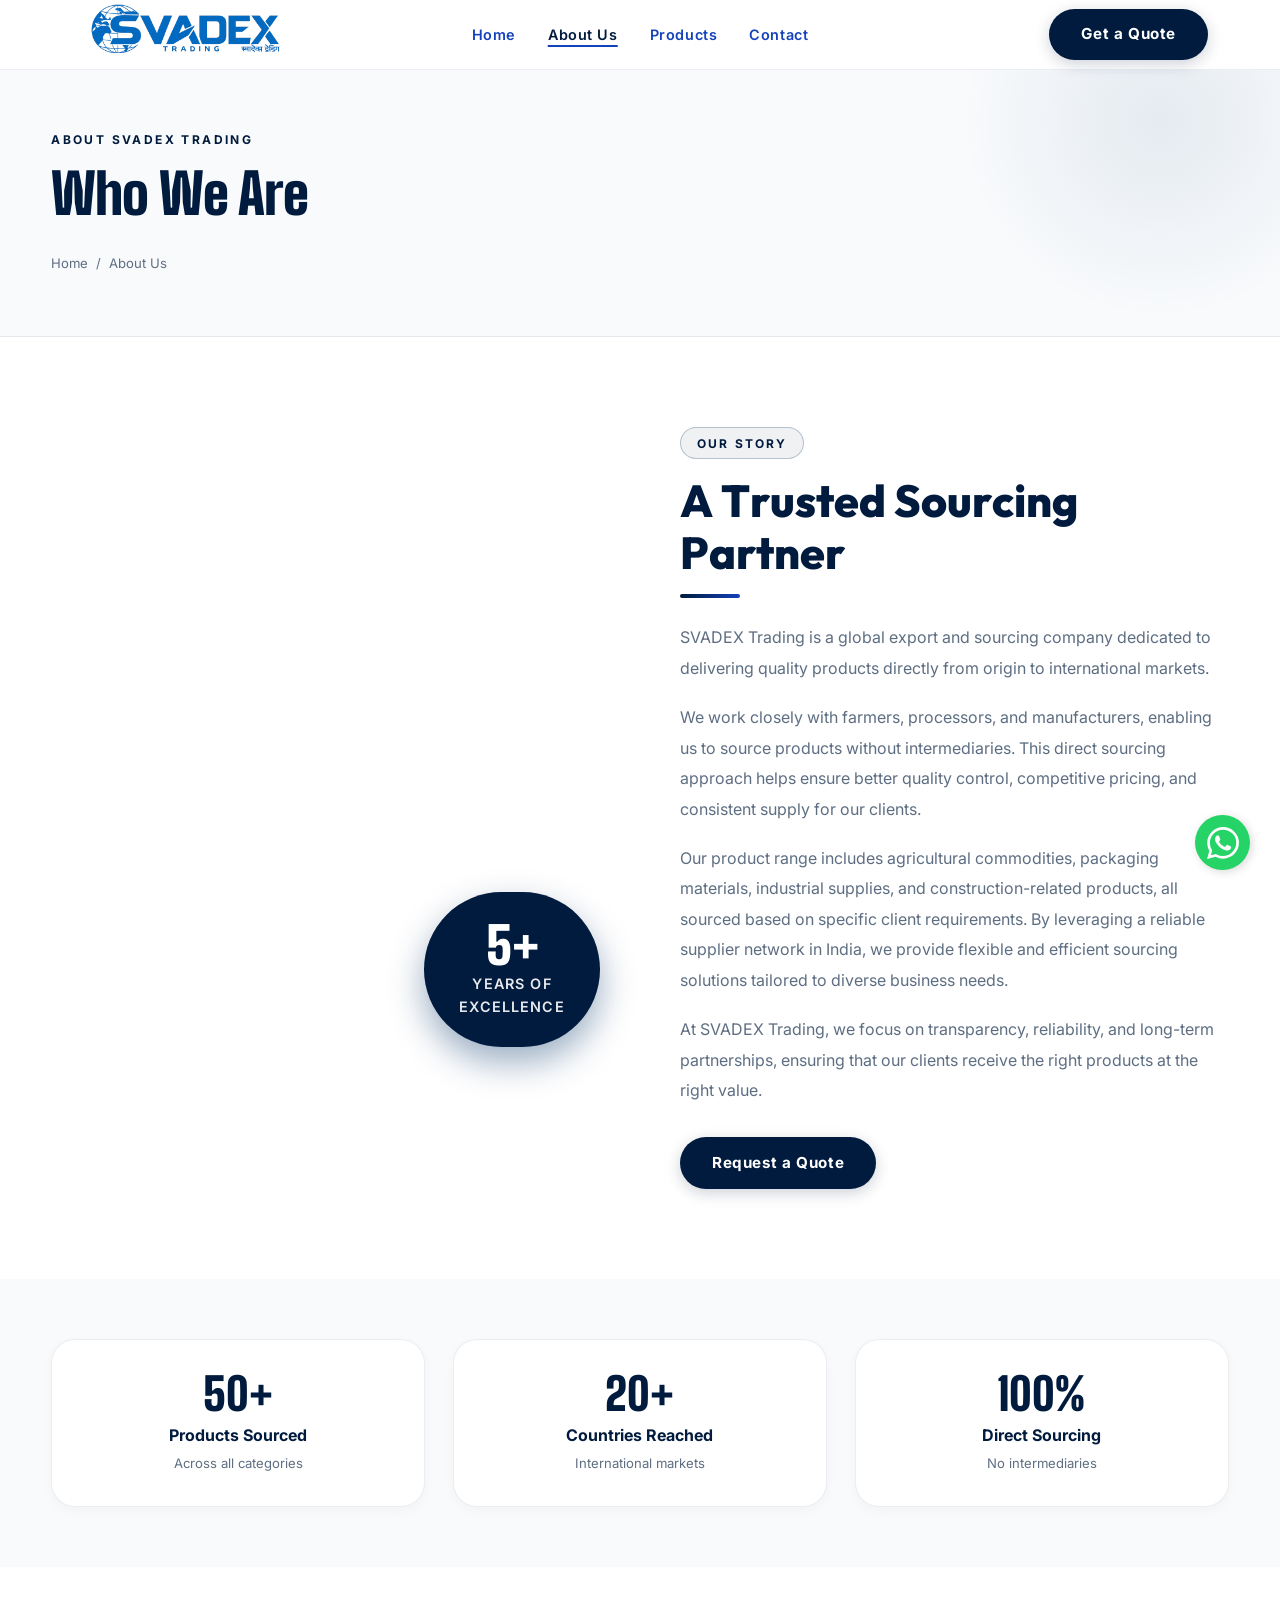
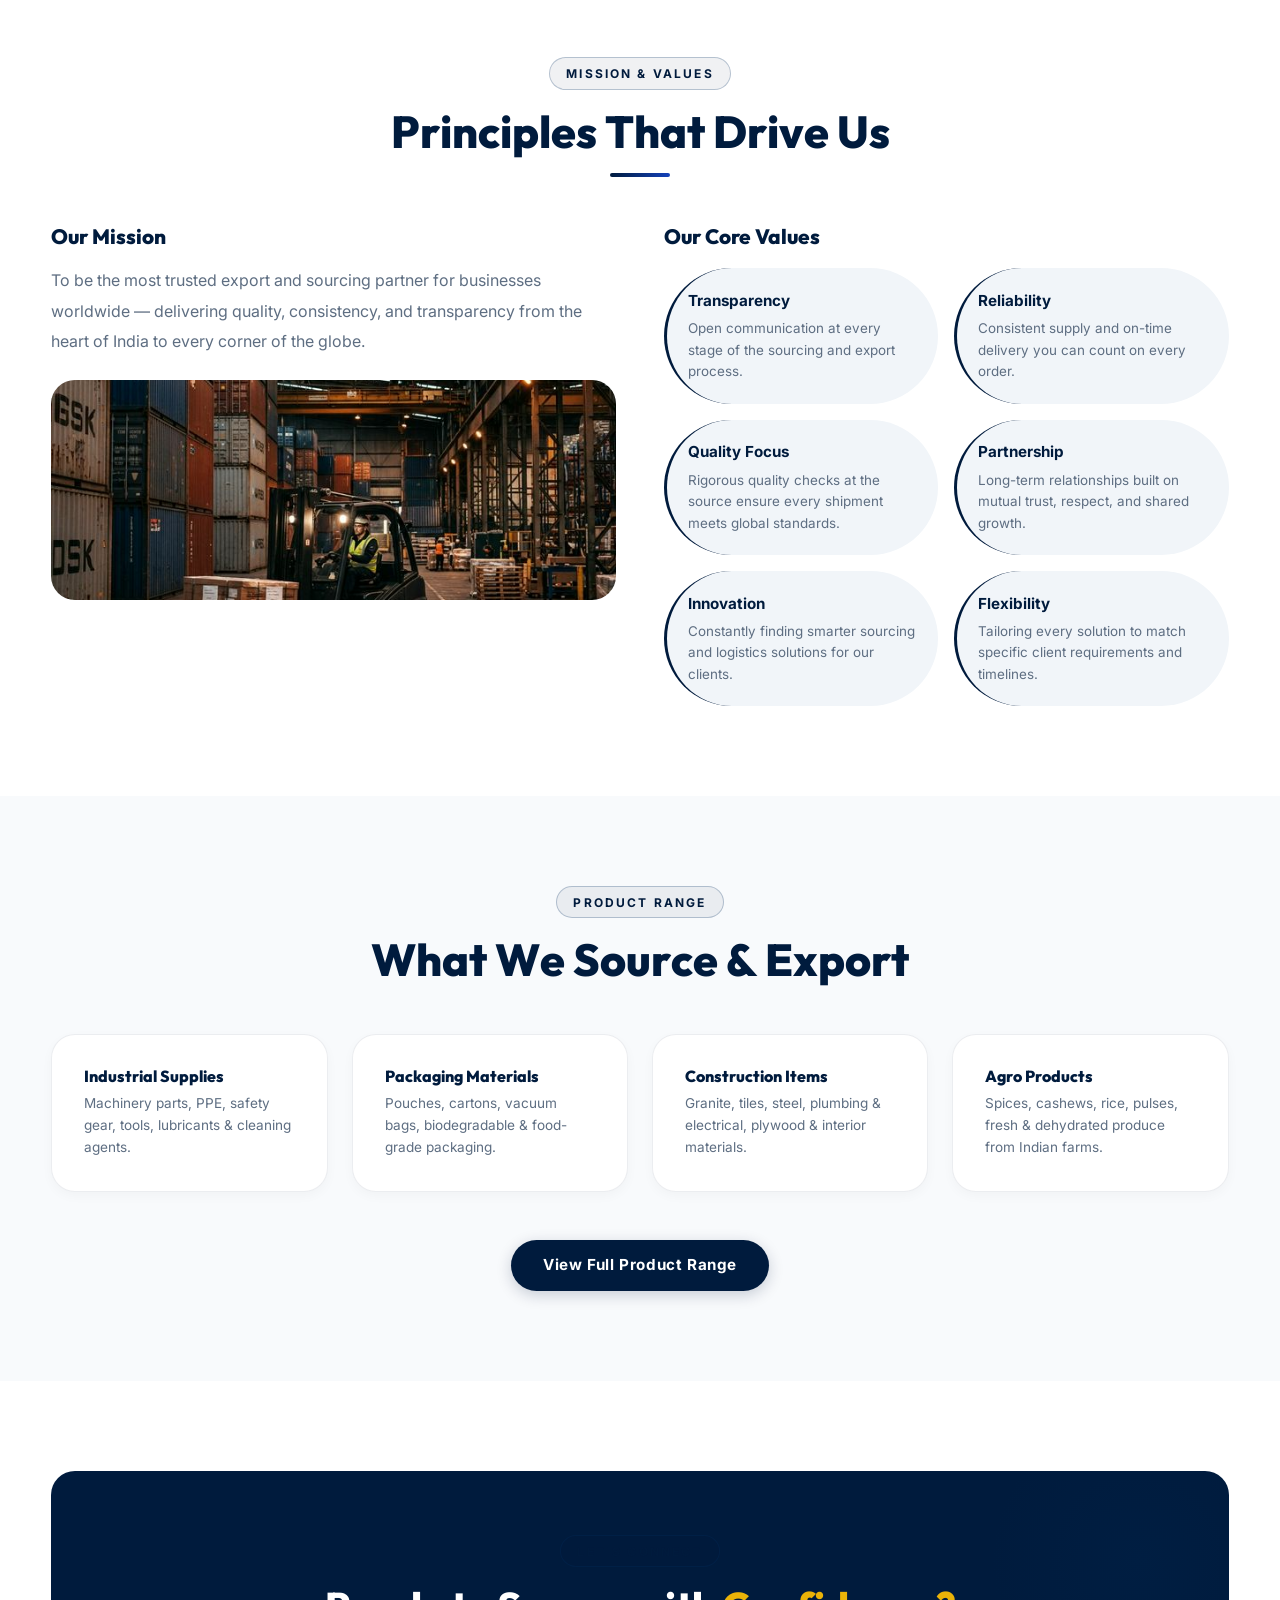
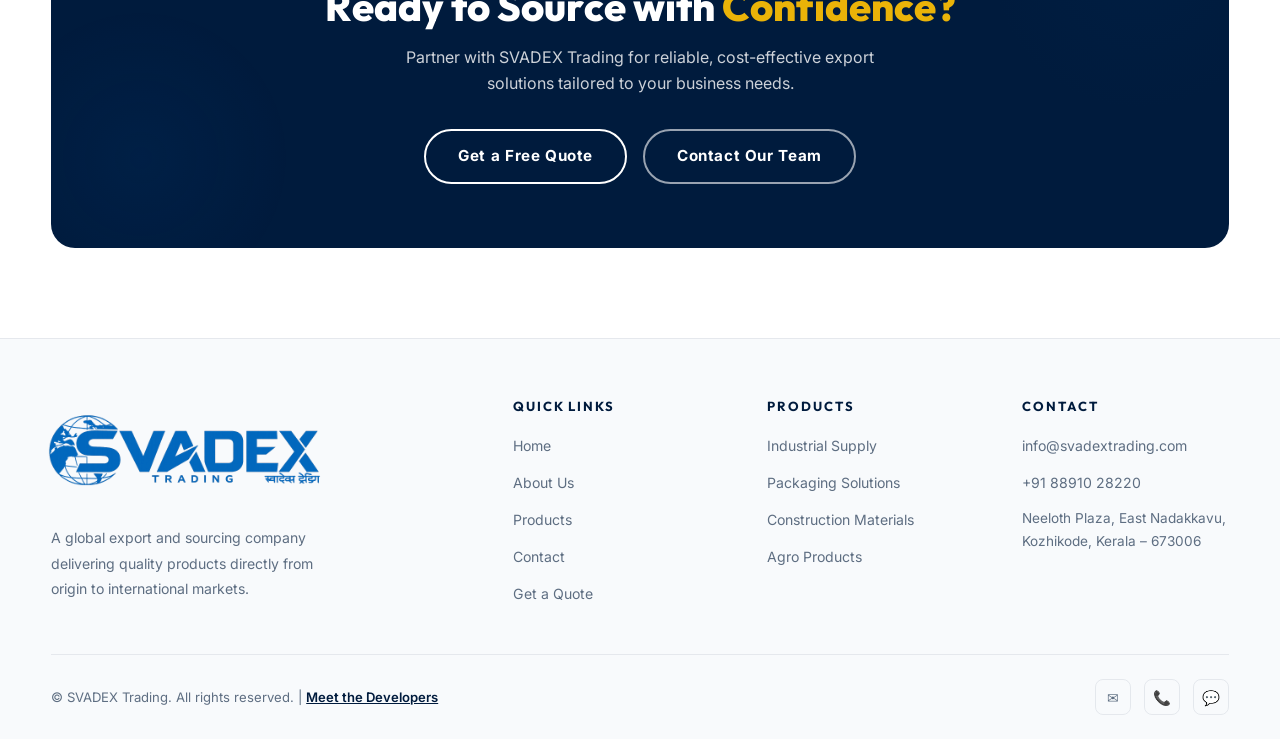
==== commit 856a1c36: "Fix WhatsApp number country code and encoding" ====
--- a/about.html
+++ b/about.html
@@ -208,7 +208,7 @@
     </div>
     <div class="footer-bottom">
       <span>&copy; SVADEX Trading. All rights reserved. | <a href="https://www.instagram.com/intellex.web?igsh=MXc4Z2Uwd243OHpqdA%3D%3D&utm_source=qr" target="_blank" style="color:var(--clr-accent); font-weight:600; text-decoration: underline;">Meet the Developers</a></span>
-      <div class="footer-social"><a href="mailto:info@svadextrading.com" class="social-link">✉</a><a href="tel:+918891028220" class="social-link">📞</a></div>
+      <div class="footer-social"><a href="mailto:info@svadextrading.com" class="social-link">✉</a><a href="tel:+918891028220" class="social-link">📞</a><a href="https://wa.me/918891028220" class="social-link">💬</a></div>
     </div>
   </div>
 </footer>
@@ -270,7 +270,7 @@
   });
 </script>
   <!-- WhatsApp Floating Icon -->
-  <a href="https://wa.me/8891028220" class="whatsapp-float" target="_blank" aria-label="Chat with us on WhatsApp">
+  <a href="https://wa.me/918891028220" class="whatsapp-float" target="_blank" aria-label="Chat with us on WhatsApp">
     <svg viewBox="0 0 24 24" fill="currentColor" xmlns="http://www.w3.org/2000/svg">
       <path d="M17.472 14.382c-.297-.149-1.758-.867-2.03-.967-.273-.099-.471-.148-.67.15-.197.297-.767.966-.94 1.164-.173.199-.347.223-.644.075-.297-.15-1.255-.463-2.39-1.475-.883-.788-1.48-1.761-1.653-2.059-.173-.297-.018-.458.13-.606.134-.133.298-.347.446-.52.149-.174.198-.298.298-.497.099-.198.05-.371-.025-.52-.075-.149-.669-1.612-.916-2.207-.242-.579-.487-.5-.669-.51a12.8 12.8 0 0 0-.57-.01c-.198 0-.52.074-.792.372-.272.297-1.04 1.016-1.04 2.479 0 1.462 1.065 2.875 1.213 3.074.149.198 2.096 3.2 5.077 4.487.709.306 1.262.489 1.694.625.712.227 1.36.195 1.871.118.571-.085 1.758-.719 2.006-1.413.248-.694.248-1.289.173-1.413-.074-.124-.272-.198-.57-.347m-5.421 7.403h-.004a9.87 9.87 0 0 1-5.031-1.378l-.361-.214-3.741.982.998-3.648-.235-.374a9.86 9.86 0 0 1-1.51-5.26c.001-5.45 4.436-9.884 9.888-9.884 2.64 0 5.122 1.03 6.988 2.898a9.825 9.825 0 0 1 2.893 6.994c-.003 5.45-4.437 9.884-9.885 9.884m8.413-18.297A11.815 11.815 0 0 0 12.05 0C5.495 0 .16 5.335.157 11.892c0 2.096.547 4.142 1.588 5.945L.057 24l6.305-1.654a11.882 11.882 0 0 0 5.683 1.448h.005c6.554 0 11.89-5.335 11.893-11.893a11.821 11.821 0 0 0-3.48-8.413z" />
     </svg>
--- a/style.css
+++ b/style.css
@@ -410,7 +410,7 @@
     line-height: 1.1; 
     max-width: 100%;
   }
-  .hero-title .accent-line { margin-left: 7rem !important; display: block; margin-top: 0.4rem; }
+  .hero-title .accent-line { margin-left: 7rem !important; display: block; margin-top: -0.8rem; }
   .hero-actions { justify-content: flex-start; gap: 0.8rem; }
   .hero-actions .btn { padding: 0.75rem 1.5rem; font-size: 0.85rem; }
   .hero-stats { justify-content: flex-start; margin-top: 2rem; gap: 1.5rem; }
@@ -1169,4 +1169,72 @@
     height: 28px;
   }
 }
-
+/* ─── Industries Marquee Gallery ─── */
+.industries-marquee-outer {
+  width: 100%;
+  overflow: hidden;
+  padding: 1rem 0 2rem;
+  cursor: default;
+  mask-image: linear-gradient(to right, transparent 0%, black 8%, black 92%, transparent 100%);
+  -webkit-mask-image: linear-gradient(to right, transparent 0%, black 8%, black 92%, transparent 100%);
+}
+.industries-marquee-track {
+  display: flex;
+  gap: 1.5rem;
+  width: max-content;
+  will-change: transform;
+}
+.ind-card {
+  flex: 0 0 260px;
+  background: var(--clr-white);
+  border: 1px solid var(--clr-border);
+  border-top: 3px solid var(--clr-accent-2);
+  border-radius: var(--radius-lg);
+  padding: 2rem 1.6rem;
+  text-align: center;
+  box-shadow: 0 6px 24px rgba(0,27,61,0.06);
+  transition: transform 0.3s ease, box-shadow 0.3s ease, border-top-color 0.3s ease;
+  user-select: none;
+}
+.ind-card:hover {
+  transform: translateY(-6px);
+  box-shadow: 0 16px 40px rgba(0,27,61,0.13);
+  border-top-color: var(--clr-accent-3);
+}
+.ind-icon {
+  font-size: 2.4rem;
+  margin-bottom: 0.8rem;
+  line-height: 1;
+}
+.ind-title {
+  font-family: var(--font-heading);
+  font-weight: 800;
+  font-size: 1.05rem;
+  color: var(--clr-heading);
+  margin-bottom: 0.6rem;
+  letter-spacing: 0.01em;
+}
+.ind-desc {
+  font-size: 0.85rem;
+  color: var(--clr-text-muted);
+  line-height: 1.65;
+}
+
+@media (max-width: 768px) {
+  .industries-marquee-outer {
+    padding: 0.5rem 0 1.5rem;
+    /* Tighter fade on narrow screens */
+    mask-image: linear-gradient(to right, transparent 0%, black 5%, black 95%, transparent 100%);
+    -webkit-mask-image: linear-gradient(to right, transparent 0%, black 5%, black 95%, transparent 100%);
+  }
+  .industries-marquee-track { gap: 1rem; }
+  .ind-card {
+    flex: 0 0 170px;
+    padding: 1.4rem 1rem;
+    border-radius: 16px;
+  }
+  .ind-icon { font-size: 1.8rem; margin-bottom: 0.6rem; }
+  .ind-title { font-size: 0.9rem; margin-bottom: 0.4rem; }
+  .ind-desc { font-size: 0.78rem; line-height: 1.55; }
+}
+
